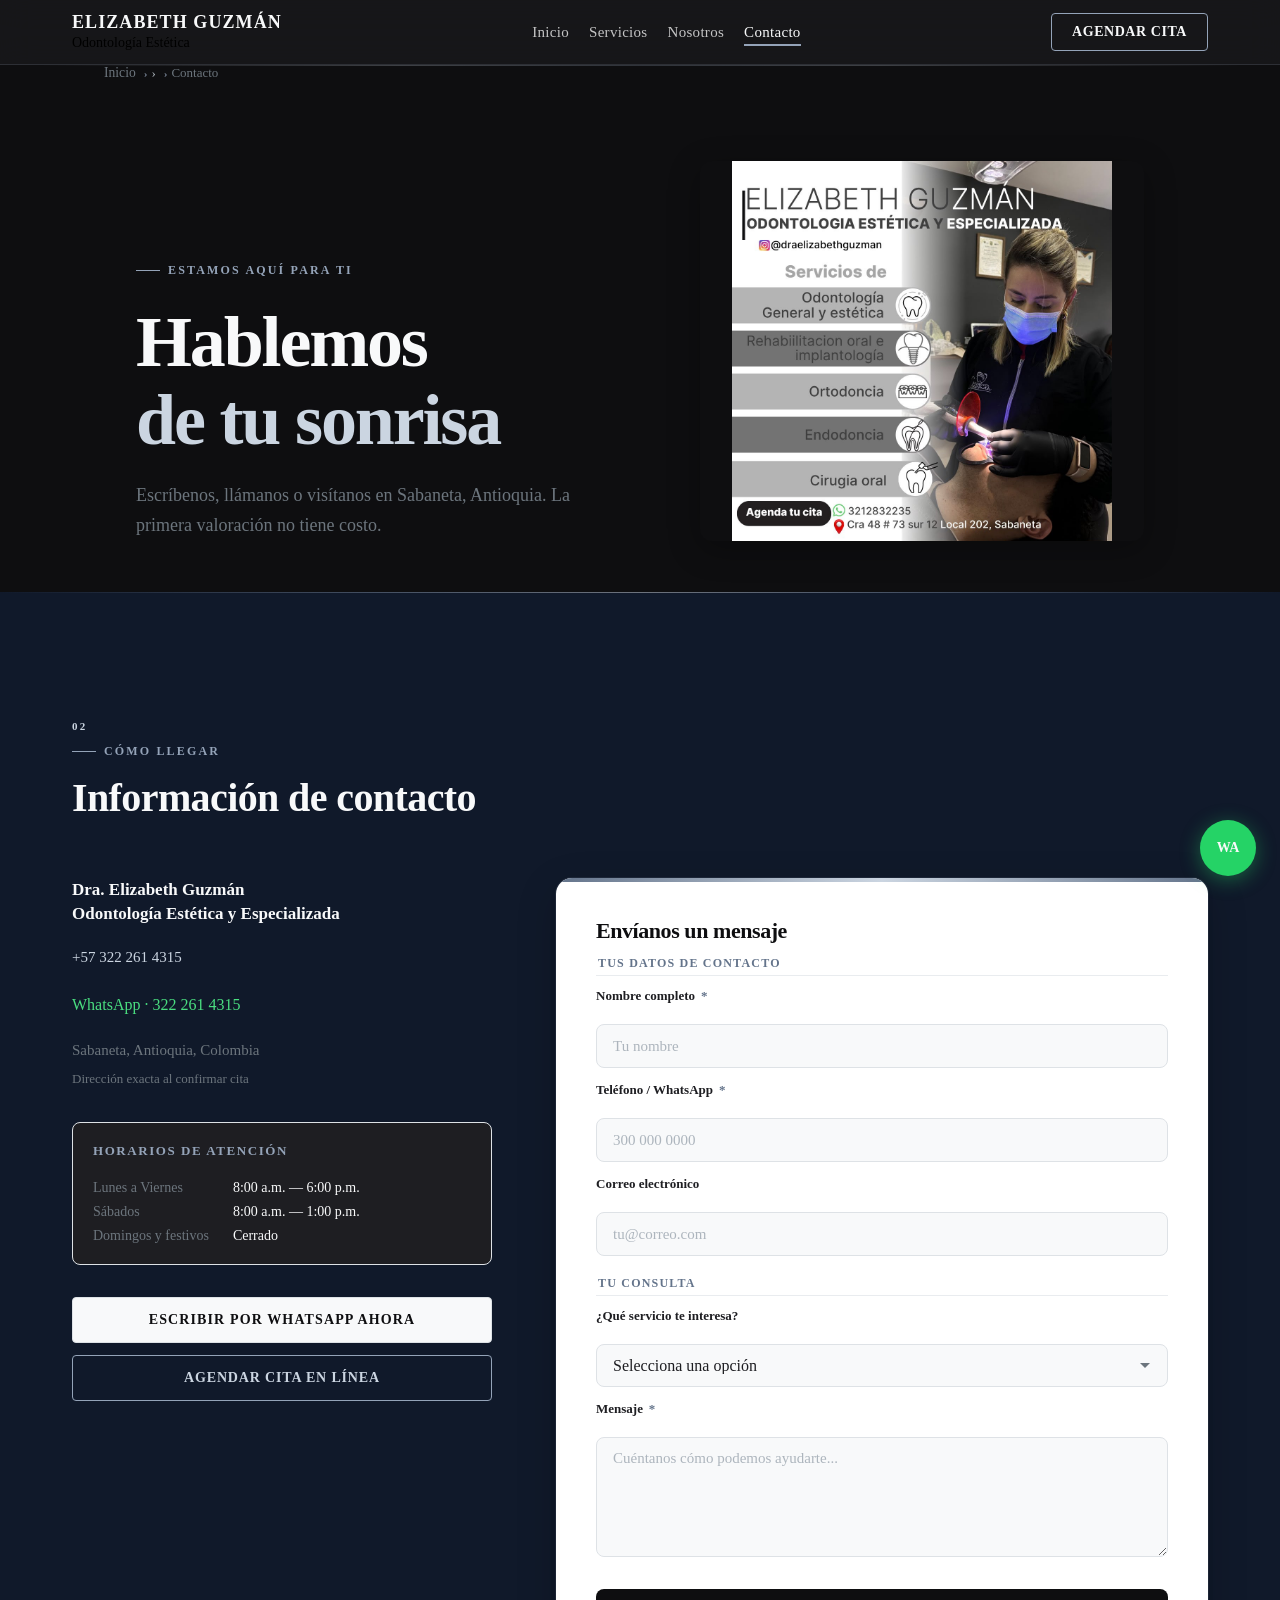
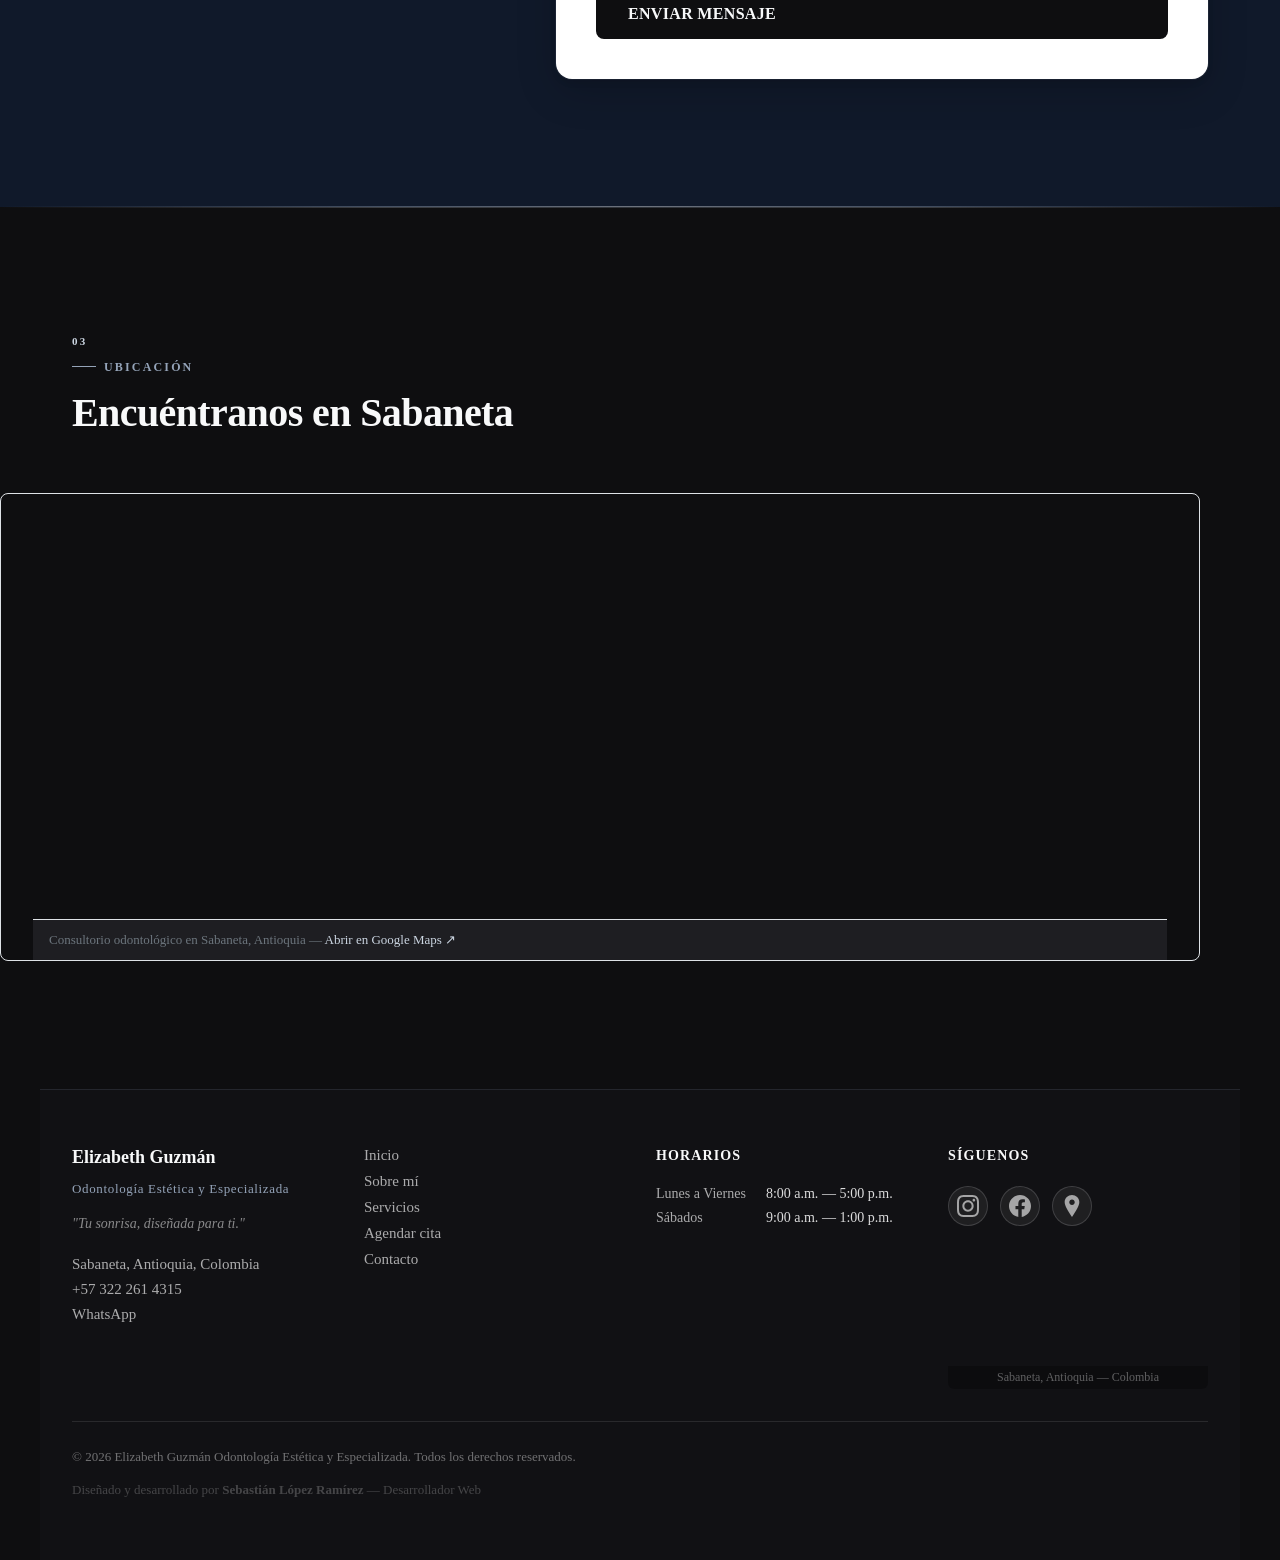
==== contacto.html @ c3cf5213 "feat: sitio web completo Dra. Elizabeth Guzman Odontologia - HTML semantico 100% (cero div, cero spa" ====
<!DOCTYPE html>
<html lang="es" dir="ltr">
<head>
  <meta charset="UTF-8">
  <meta name="viewport" content="width=device-width, initial-scale=1.0">
  <link rel="canonical" href="https://elizabethguzman.com/contacto">

  <title>Contacto | Dra. Elizabeth Guzmán — Odontología Sabaneta</title>
  <meta name="description" content="Contacta al consultorio de la Dra. Elizabeth Guzmán en Sabaneta, Antioquia. Llámanos, escríbenos por WhatsApp o visítanos. Horarios y mapa de ubicación.">

  <!-- Open Graph -->
  <meta property="og:type" content="website">
  <meta property="og:title" content="Contacto — Dra. Elizabeth Guzmán Odontología Sabaneta">
  <meta property="og:description" content="Ubícanos en Sabaneta, Antioquia. Teléfono, WhatsApp, horarios de atención y mapa.">
  <meta property="og:url" content="https://elizabethguzman.com/contacto">
  <meta property="og:image" content="https://elizabethguzman.com/img/og-contacto.jpg">
  <meta property="og:locale" content="es_CO">

  <meta name="twitter:card" content="summary_large_image">
  <meta name="twitter:title" content="Contacto — Dra. Elizabeth Guzmán Odontología Sabaneta">

  <link rel="stylesheet" href="/css/styles.css">

  <!-- Favicon en 3 formatos: SVG (moderno), WebP (compatibilidad), ICO (legado) -->
  <link rel="icon" href="/img/favicon.svg" type="image/svg+xml">
  <link rel="icon" href="/img/favicon.webp" type="image/webp">
  <link rel="icon" href="/img/favicon.ico" sizes="any">

  <!-- ============================================================
       STYLE CRÍTICO INLINE — Above-The-Fold únicamente
       Previene FOUC antes de que styles.css cargue
       ============================================================ -->
  <style>
    body { margin: 0; background-color: #0e0e10; -webkit-font-smoothing: antialiased; }
    body > header { position: sticky; top: 0; z-index: 100; }
    #contacto-hero {
      min-height: 38dvh;
      background-color: #0e0e10;
      display: grid;
      align-items: end;
      padding: 0 clamp(1rem, 5vw, 4rem) clamp(2rem, 4vw, 4rem);
    }
  </style>

  <!-- ============================================================
       JSON-LD — Schema.org ContactPage + LocalBusiness
       Refuerza NAP (Name, Address, Phone) para SEO local
       ============================================================ -->
  <script type="application/ld+json">
  {
    "@context": "https://schema.org",
    "@graph": [
      {
        "@type": ["Dentist", "LocalBusiness"],
        "@id": "https://elizabethguzman.com/#consultorio",
        "name": "Dra. Elizabeth Guzmán Odontología Estética y Especializada",
        "url": "https://elizabethguzman.com",
        "telephone": "+573222614315",
        "email": "consultorio@elizabethguzman.com",
        "address": {
          "@type": "PostalAddress",
          "streetAddress": "Sabaneta",
          "addressLocality": "Sabaneta",
          "addressRegion": "Antioquia",
          "addressCountry": "CO"
        },
        "geo": {
          "@type": "GeoCoordinates",
          "latitude": "6.1513",
          "longitude": "-75.6167"
        },
        "openingHoursSpecification": [
          {
            "@type": "OpeningHoursSpecification",
            "dayOfWeek": ["Monday", "Tuesday", "Wednesday", "Thursday", "Friday"],
            "opens": "08:00",
            "closes": "18:00"
          },
          {
            "@type": "OpeningHoursSpecification",
            "dayOfWeek": "Saturday",
            "opens": "08:00",
            "closes": "13:00"
          }
        ]
      },
      {
        "@type": "BreadcrumbList",
        "itemListElement": [
          {
            "@type": "ListItem",
            "position": 1,
            "name": "Inicio",
            "item": "https://elizabethguzman.com/"
          },
          {
            "@type": "ListItem",
            "position": 2,
            "name": "Contacto",
            "item": "https://elizabethguzman.com/contacto"
          }
        ]
      }
    ]
  }
  </script>
</head>

<body>

<!-- ============================================================
     BLOQUE: Header principal
     Idéntico al de todas las páginas del sitio
     ============================================================ -->
<header role="banner">
  <nav aria-label="Navegación principal">
    <a href="/" class="logo" aria-label="Ir al inicio — Dra. Elizabeth Guzmán Odontología">
      <strong>Elizabeth Guzmán</strong>
      <small>Odontología Estética</small>
    </a>
    <ul role="list">
      <li><a href="/">Inicio</a></li>
      <li><a href="/servicios.html">Servicios</a></li>
      <li><a href="/sobre-nosotros.html">Nosotros</a></li>
      <!-- aria-current="page" en la página activa -->
      <li><a href="/contacto.html" aria-current="page">Contacto</a></li>
    </ul>
    <a href="/agendar.html" class="cta-header">Agendar cita</a>
  </nav>
</header>


<main id="contenido-principal">

  <!-- ============================================================
       BLOQUE: Hero de la página Contacto
       PROPÓSITO: Título + breadcrumb de la página interna
       ============================================================ -->
  <section id="contacto-hero" aria-labelledby="titulo-contacto">

    <!-- Breadcrumb -->
    <nav aria-label="Ruta de navegación" class="breadcrumb">
      <ol role="list">
        <li><a href="/">Inicio</a></li>
        <li aria-hidden="true" class="breadcrumb-sep">›</li>
        <li aria-current="page">Contacto</li>
      </ol>
    </nav>

    <!-- Grid: texto (izq) + foto (der) para el hero de contacto -->
    <article class="hero-sobre-contenido">
      <p class="kicker">Estamos aquí para ti</p>
      <h1 id="titulo-contacto">
        Hablemos<br>
        <mark class="highlight-plata">de tu sonrisa</mark>
      </h1>
      <p class="hero-sobre-descripcion">
        Escríbenos, llámanos o visítanos en Sabaneta, Antioquia.
        La primera valoración no tiene costo.
      </p>
    </article>

    <!-- ============================================
         FOTO HERO CONTACTO
         PROPÓSITO: Mostrar el consultorio real — refuerza confianza
                    y humaniza la página de contacto.
         SEMÁNTICA: <picture> con <img> accesible.
                    loading="eager": está above-the-fold.
         ============================================ -->
    <!-- <picture> para imagen responsiva del consultorio -->
    <picture class="hero-foto-contacto">
      <!-- Fuente JPEG del consultorio de la doctora -->
      <source srcset="/img/dra-elizabeth-consultorio.jpeg" type="image/jpeg">
      <!-- alt describe el entorno real del consultorio para accesibilidad -->
      <img
        src="/img/dra-elizabeth-consultorio.jpeg"
        alt="Interior del consultorio odontológico de la Dra. Elizabeth Guzmán en Sabaneta, Antioquia — ambiente profesional y acogedor"
        width="600"
        height="450"
        loading="eager"
      >
    </picture>

  </section>


  <!-- ============================================================
       BLOQUE: Información de contacto + formulario
       PROPÓSITO: NAP completo + canales de contacto + form rápido
       SEMÁNTICA: <section> con subsecciones <address> y <form>
       ============================================================ -->
  <section id="info-contacto" aria-labelledby="titulo-info-contacto">
    <header class="seccion-header">
      <p class="kicker">Cómo llegar</p>
      <h2 id="titulo-info-contacto">Información de contacto</h2>
    </header>

    <!-- Grid: columna izquierda info, columna derecha formulario -->
    <section class="contacto-grid" aria-label="Detalles de contacto y formulario">

      <!-- ======================================================
           COLUMNA IZQUIERDA: Datos de contacto + horarios
           ====================================================== -->
      <section class="contacto-info-col" aria-label="Datos del consultorio">

        <!-- <address> es el elemento HTML5 correcto para datos de contacto
             de la organización/persona dueña del documento -->
        <address class="contacto-nap">
          <strong class="contacto-nombre-clinica">
            Dra. Elizabeth Guzmán<br>Odontología Estética y Especializada
          </strong>

          <!-- Cada dato en <p> dentro de <address> es HTML5 válido -->
          <p class="contacto-dato">
            <!-- aria-label describe el propósito del enlace más allá del texto visible -->
            <a
              href="tel:+573222614315"
              class="contacto-enlace"
              aria-label="Llamar al consultorio: 322 261 4315"
            >
              +57 322 261 4315
            </a>
          </p>

          <p class="contacto-dato">
            <a
              href="https://wa.me/573222614315?text=Hola%20Dra.%20Elizabeth%2C%20quiero%20información%20sobre%20sus%20servicios"
              class="contacto-enlace contacto-whatsapp"
              target="_blank"
              rel="noopener noreferrer"
              aria-label="Abrir chat de WhatsApp (abre en nueva pestaña)"
            >
              WhatsApp · 322 261 4315
            </a>
          </p>

          <p class="contacto-dato contacto-direccion">
            <!-- Dirección literal — se actualiza cuando se confirme la dirección exacta -->
            Sabaneta, Antioquia, Colombia<br>
            <small>Dirección exacta al confirmar cita</small>
          </p>
        </address>

        <!-- ======================================================
             HORARIOS DE ATENCIÓN en <dl>
             SEMÁNTICA: <dl> para pares clave:valor (día:horario)
             <time datetime=""> para que máquinas lean las horas
             ====================================================== -->
        <section class="contacto-horarios" aria-labelledby="titulo-horarios">
          <h3 id="titulo-horarios" class="horarios-titulo">Horarios de atención</h3>

          <dl class="horarios-lista">
            <!-- <dt> = día(s); <dd> = horario -->
            <dt>Lunes a Viernes</dt>
            <dd>
              <!-- datetime en formato ISO 8601 para que máquinas lo entiendan -->
              <time datetime="08:00">8:00 a.m.</time>
              —
              <time datetime="18:00">6:00 p.m.</time>
            </dd>

            <dt>Sábados</dt>
            <dd>
              <time datetime="08:00">8:00 a.m.</time>
              —
              <time datetime="13:00">1:00 p.m.</time>
            </dd>

            <dt>Domingos y festivos</dt>
            <!-- <dd> puede tener texto informativo, no solo horas -->
            <dd>Cerrado</dd>
          </dl>
        </section>

        <!-- Botón directo a WhatsApp para acción inmediata -->
        <a
          href="https://wa.me/573222614315?text=Hola%20Dra.%20Elizabeth%2C%20quiero%20agendar%20una%20cita"
          class="cta-primario contacto-cta-whatsapp"
          target="_blank"
          rel="noopener noreferrer"
        >Escribir por WhatsApp ahora</a>

        <!-- Botón para agendar en línea -->
        <a href="/agendar.html" class="cta-secundario contacto-cta-agenda">
          Agendar cita en línea
        </a>
      </section>


      <!-- ======================================================
           COLUMNA DERECHA: Formulario de contacto rápido
           PROPÓSITO: Capturar consultas de pacientes potenciales
           SEMÁNTICA: <form> con <fieldset> y <label> por cada campo
           ====================================================== -->
      <section class="contacto-form-col" aria-labelledby="titulo-form-contacto">
        <h3 id="titulo-form-contacto" class="form-titulo">Envíanos un mensaje</h3>

        <!-- action apunta al Web App de Apps Script (mismo que agenda.js) -->
        <!-- method="POST" porque enviamos datos — nunca GET para formularios -->
        <form
          id="form-contacto"
          class="formulario-contacto"
          method="POST"
          action="https://script.google.com/macros/s/TU_URL_DE_APPS_SCRIPT_AQUI/exec"
          novalidate
          aria-label="Formulario de contacto rápido"
        >
          <!-- <fieldset> agrupa campos relacionados — mejora accesibilidad -->
          <fieldset>
            <!-- <legend> describe el grupo de campos para screen readers -->
            <legend>Tus datos de contacto</legend>

            <!-- Cada campo: <label> ANTES del <input> — nunca placeholder como sustituto -->
            <label for="contacto-nombre">
              Nombre completo
              <!-- <abbr> para indicar campo obligatorio de forma accesible -->
              <abbr title="Campo obligatorio" aria-label="obligatorio">*</abbr>
            </label>
            <input
              type="text"
              id="contacto-nombre"
              name="nombre"
              required
              autocomplete="name"
              placeholder="Tu nombre"
              aria-required="true"
            >

            <label for="contacto-tel">
              Teléfono / WhatsApp
              <abbr title="Campo obligatorio" aria-label="obligatorio">*</abbr>
            </label>
            <!-- type="tel" activa teclado numérico en mobile -->
            <input
              type="tel"
              id="contacto-tel"
              name="telefono"
              required
              autocomplete="tel"
              placeholder="300 000 0000"
              aria-required="true"
            >

            <label for="contacto-email">Correo electrónico</label>
            <!-- type="email" valida formato automáticamente -->
            <input
              type="email"
              id="contacto-email"
              name="email"
              autocomplete="email"
              placeholder="tu@correo.com"
            >
          </fieldset>

          <fieldset>
            <legend>Tu consulta</legend>

            <label for="contacto-servicio">¿Qué servicio te interesa?</label>
            <!-- <select> nativo — sin librerías JS de terceros -->
            <select id="contacto-servicio" name="servicio">
              <option value="">Selecciona una opción</option>
              <option value="blanqueamiento">Blanqueamiento dental</option>
              <option value="carillas">Carillas de porcelana</option>
              <option value="diseno-sonrisa">Diseño de sonrisa</option>
              <option value="implantes">Implantes dentales</option>
              <option value="ortodoncia">Ortodoncia</option>
              <option value="limpieza">Limpieza y prevención</option>
              <option value="otro">Otro / No sé aún</option>
            </select>

            <label for="contacto-mensaje">
              Mensaje
              <abbr title="Campo obligatorio" aria-label="obligatorio">*</abbr>
            </label>
            <!-- rows="4" da altura razonable sin JS -->
            <textarea
              id="contacto-mensaje"
              name="mensaje"
              required
              rows="4"
              placeholder="Cuéntanos cómo podemos ayudarte..."
              aria-required="true"
            ></textarea>
          </fieldset>

          <!-- <output> para mensajes de estado del formulario (éxito/error) -->
          <output id="contacto-output" role="status" aria-live="polite" class="form-output"></output>

          <!-- <button type="submit"> es el único elemento correcto para enviar un form -->
          <button type="submit" class="cta-primario form-submit-btn">
            Enviar mensaje
          </button>
        </form>
      </section>
    </section>
  </section>


  <!-- ============================================================
       BLOQUE: Mapa de ubicación
       PROPÓSITO: Ayudar visualmente a ubicar el consultorio
       SEMÁNTICA: <figure> con <figcaption> para el iframe del mapa
       ACCESIBILIDAD: title en iframe + link alternativo
       ============================================================ -->
  <section id="mapa-ubicacion" aria-labelledby="titulo-mapa">
    <header class="seccion-header">
      <p class="kicker">Ubicación</p>
      <h2 id="titulo-mapa">Encuéntranos en Sabaneta</h2>
    </header>

    <!-- <figure> es el contenedor semántico correcto para un mapa con leyenda -->
    <figure class="mapa-figura">
      <!-- iframe de Google Maps embebido
           title es obligatorio para accesibilidad (screen readers lo leen)
           loading="lazy" porque está below the fold
           NOTA: reemplazar src con URL real del consultorio en Google Maps -->
      <iframe
        src="https://www.google.com/maps/embed?pb=!1m18!1m12!1m3!1d15885.123456789!2d-75.6167!3d6.1513!2m3!1f0!2f0!3f0!3m2!1i1024!2i768!4f13.1!3m3!1m2!1s0x0%3A0x0!2sSabaneta%2C+Antioquia!5e0!3m2!1ses!2sco!4v0000000000000"
        title="Mapa de ubicación del consultorio de la Dra. Elizabeth Guzmán en Sabaneta, Antioquia"
        loading="lazy"
        referrerpolicy="no-referrer-when-downgrade"
        allowfullscreen
      ></iframe>

      <!-- <figcaption> describe el mapa para SEO y accesibilidad -->
      <figcaption>
        Consultorio odontológico en Sabaneta, Antioquia —
        <!-- <a> de respaldo: los usuarios pueden abrir en Google Maps directamente -->
        <a
          href="https://maps.google.com/?q=Sabaneta,Antioquia,Colombia"
          target="_blank"
          rel="noopener noreferrer"
          aria-label="Abrir ubicación en Google Maps (nueva pestaña)"
        >Abrir en Google Maps ↗</a>
      </figcaption>
    </figure>
  </section>

</main>


<!-- ============================================================
     BLOQUE: Footer global
     ============================================================ -->
<footer>

  <!-- Identidad del consultorio en el footer -->
  <section aria-labelledby="footer-nombre" class="footer-identidad">
    <h3 id="footer-nombre">Elizabeth Guzmán</h3>
    <p class="footer-tagline">Odontología Estética y Especializada</p>
    <!-- Frase de marca del PDF -->
    <p class="footer-frase"><em>"Tu sonrisa, diseñada para ti."</em></p>

    <!-- <address>: marcado semántico para los datos de contacto del negocio.
         Google entiende que este bloque contiene la información NAP oficial.
         IMPORTANTE: los datos deben ser IDÉNTICOS a los de Google Business Profile. -->
    <address>
      <!-- Enlace al Google Maps: mejora el SEO local y facilita la navegación. -->
      <a href="https://share.google/rlaYavouMHnes4XAD"
         target="_blank"
         rel="noopener noreferrer"
         aria-label="Abrir consultorio en Google Maps">
        Sabaneta, Antioquia, Colombia
      </a>
      <!-- tel: protocolo que permite marcar directamente en móviles al hacer clic -->
      <a href="tel:+573222614315" aria-label="Llamar al consultorio">+57 322 261 4315</a>
      <a href="https://wa.me/573222614315"
         target="_blank"
         rel="noopener noreferrer"
         aria-label="Escribir por WhatsApp">
        WhatsApp
      </a>
    </address>
  </section>

  <!-- Navegación del footer: diferente al nav del header en contenido y aria-label -->
  <nav aria-label="Navegación del pie de página" class="footer-nav">
    <ul>
      <li><a href="/">Inicio</a></li>
      <li><a href="/sobre-nosotros.html">Sobre mí</a></li>
      <li><a href="/servicios.html">Servicios</a></li>
      <li><a href="/agendar.html">Agendar cita</a></li>
      <li><a href="/contacto.html">Contacto</a></li>
    </ul>
  </nav>

  <!-- <aside>: información tangencial al contenido principal (horarios).
       Está en el footer porque es de consulta rápida, no el foco de la página. -->
  <aside aria-label="Horarios de atención" class="footer-horarios">
    <h4>Horarios</h4>
    <!-- <dl>: lista de definición — el marcado más semántico para pares dato/valor
         como "día: hora". <dt> = término, <dd> = descripción/valor. -->
    <dl>
      <dt>Lunes a Viernes</dt>
      <!-- <time datetime="HH:MM"> permite a los motores de búsqueda parsear horarios
           en formato ISO 8601, que es el estándar internacional. -->
      <dd>
        <time datetime="08:00">8:00 a.m.</time> —
        <time datetime="17:00">5:00 p.m.</time>
      </dd>
      <dt>Sábados</dt>
      <dd>
        <time datetime="09:00">9:00 a.m.</time> —
        <time datetime="13:00">1:00 p.m.</time>
      </dd>
    </dl>
    <!-- TODO: reemplaza estos horarios con los reales del consultorio -->
  </aside>


  <!-- ============================================
       BLOQUE: Footer — 4ª columna: Redes sociales + mapa
       PROPÓSITO: Agrupar en una sola columna los íconos sociales y el
                  mapa embebido pequeño. Ocupa el 4° slot del grid del footer.
       SEMÁNTICA: <section> con heading, <ul> para iconos, <figure> para mapa.
       ============================================ -->
  <section aria-labelledby="footer-redes-titulo" class="footer-redes-mapa">

    <!-- Título de columna: estilo coherente con "Horarios" y "Páginas" -->
    <h4 id="footer-redes-titulo">Síguenos</h4>

    <!-- <ul>: lista de enlaces a redes sociales con íconos SVG futuristas -->
    <ul class="redes-sociales" aria-label="Redes sociales del consultorio">

      <!-- Instagram: SVG oficial adaptado, contorno minimalista -->
      <li>
        <a href="https://www.instagram.com/draelizabethguzman/"
           target="_blank"
           rel="noopener noreferrer"
           aria-label="Seguir a Elizabeth Guzmán en Instagram"
           class="red-social red-instagram">
          <svg xmlns="http://www.w3.org/2000/svg" viewBox="0 0 24 24" aria-hidden="true" focusable="false" width="22" height="22" fill="currentColor">
            <path d="M12 2.163c3.204 0 3.584.012 4.85.07 3.252.148 4.771 1.691 4.919 4.919.058 1.265.069 1.645.069 4.849 0 3.205-.012 3.584-.069 4.849-.149 3.225-1.664 4.771-4.919 4.919-1.266.058-1.644.07-4.85.07-3.204 0-3.584-.012-4.849-.07-3.26-.149-4.771-1.699-4.919-4.92-.058-1.265-.07-1.644-.07-4.849 0-3.204.013-3.583.07-4.849.149-3.227 1.664-4.771 4.919-4.919 1.266-.057 1.645-.069 4.849-.069zm0-2.163c-3.259 0-3.667.014-4.947.072-4.358.2-6.78 2.618-6.98 6.98-.059 1.281-.073 1.689-.073 4.948 0 3.259.014 3.668.072 4.948.2 4.358 2.618 6.78 6.98 6.98 1.281.058 1.689.072 4.948.072 3.259 0 3.668-.014 4.948-.072 4.354-.2 6.782-2.618 6.979-6.98.059-1.28.073-1.689.073-4.948 0-3.259-.014-3.667-.072-4.947-.196-4.354-2.617-6.78-6.979-6.98-1.281-.059-1.69-.073-4.949-.073zm0 5.838c-3.403 0-6.162 2.759-6.162 6.162s2.759 6.163 6.162 6.163 6.162-2.759 6.162-6.163c0-3.403-2.759-6.162-6.162-6.162zm0 10.162c-2.209 0-4-1.79-4-4 0-2.209 1.791-4 4-4s4 1.791 4 4c0 2.21-1.791 4-4 4zm6.406-11.845c-.796 0-1.441.645-1.441 1.44s.645 1.44 1.441 1.44c.795 0 1.439-.645 1.439-1.44s-.644-1.44-1.439-1.44z"/>
          </svg>
        </a>
      </li>

      <!-- Facebook: SVG "f" en círculo, minimalista -->
      <li>
        <a href="https://www.facebook.com/profile.php?id=61558841361671"
           target="_blank"
           rel="noopener noreferrer"
           aria-label="Seguir a Elizabeth Guzmán en Facebook"
           class="red-social red-facebook">
          <svg xmlns="http://www.w3.org/2000/svg" viewBox="0 0 24 24" aria-hidden="true" focusable="false" width="22" height="22" fill="currentColor">
            <path d="M24 12.073c0-6.627-5.373-12-12-12s-12 5.373-12 12c0 5.99 4.388 10.954 10.125 11.854v-8.385H7.078v-3.47h3.047V9.43c0-3.007 1.792-4.669 4.533-4.669 1.312 0 2.686.235 2.686.235v2.953H15.83c-1.491 0-1.956.925-1.956 1.874v2.25h3.328l-.532 3.47h-2.796v8.385C19.612 23.027 24 18.062 24 12.073z"/>
          </svg>
        </a>
      </li>

      <!-- Google Maps / Google Business Profile: pin de mapa -->
      <li>
        <a href="https://www.google.com/maps/place/Dra.+Elizabeth+Guzm%C3%A1n+Odontolog%C3%ADa+Est%C3%A9tica+y+Especializada/@6.1531438,-75.620117,799m/data=!3m2!1e3!4b1!4m6!3m5!1s0x8e4683d9082eecb1:0x6577608e1e0fae27!8m2!3d6.1531438!4d-75.620117!16s%2Fg%2F11s2ld_k6q"
           target="_blank"
           rel="noopener noreferrer"
           aria-label="Ver el consultorio en Google Maps"
           class="red-social red-gmb">
          <svg xmlns="http://www.w3.org/2000/svg" viewBox="0 0 24 24" aria-hidden="true" focusable="false" width="22" height="22" fill="currentColor">
            <path d="M12 0C7.802 0 4 3.403 4 7.602 4 11.8 7.469 16.812 12 24c4.531-7.188 8-12.2 8-16.398C20 3.403 16.199 0 12 0zm0 11c-1.657 0-3-1.343-3-3s1.343-3 3-3 3 1.343 3 3-1.343 3-3 3z"/>
          </svg>
        </a>
      </li>

    </ul>

    <!-- <figure>: mapa embebido pequeño con leyenda accesible.
         <figure> es el envoltorio semántico correcto para contenido
         autocontenido como mapas, imágenes, gráficos. -->
    <figure class="footer-mapa-figura">
      <!-- <iframe> con loading="lazy" para no bloquear el render inicial.
           referrerpolicy evita filtrar la URL de referencia a Google Maps. -->
      <iframe
        src="https://maps.google.com/maps?q=6.1531438,-75.620117&z=16&output=embed"
        width="100%"
        height="120"
        loading="lazy"
        allowfullscreen=""
        referrerpolicy="no-referrer-when-downgrade"
        title="Ubicación del consultorio en Sabaneta, Antioquia">
      </iframe>
      <!-- <figcaption>: descripción textual del mapa, útil para accesibilidad y SEO -->
      <figcaption>Sabaneta, Antioquia — Colombia</figcaption>
    </figure>

  </section>

  <!-- Franja inferior de cierre: copyright y crédito del desarrollador.
       Ocupa la fila completa del grid del footer gracias a grid-column: 1/-1 en CSS. -->
  <section aria-label="Copyright y créditos" class="footer-bottom">

    <!-- Copyright y crédito del desarrollador -->
    <section aria-label="Copyright" class="footer-copy">
      <p>
        <small>
          ©&nbsp;<time datetime="2026">2026</time>
          Elizabeth Guzmán Odontología Estética y Especializada.
          Todos los derechos reservados.
        </small>
      </p>
      <p class="footer-credito">
        <small>Diseñado y desarrollado por
          <strong>Sebastián López Ramírez</strong> — Desarrollador Web
        </small>
      </p>
    </section>

  </section>
</footer>

<!-- JS para el formulario de contacto rápido -->
<!-- defer: el script se ejecuta después de parsear el HTML, sin bloquear render -->
<script src="/js/contacto.js" defer></script>

<!-- AUDITORÍA: div=0, span=0, style_inline=0 (solo <style> crítico ATF justificado) -->


<a href="https://wa.me/573222614315?text=Hola%2C%20quisiera%20agendar%20una%20valoraci%C3%B3n%20odontol%C3%B3gica%20con%20la%20Dra.%20Elizabeth"
   class="whatsapp-flotante"
   target="_blank"
   rel="noopener noreferrer"
   aria-label="Agendar cita por WhatsApp con la Dra. Elizabeth Guzmán">
  <!-- El ícono de WhatsApp lo dibujamos puramente con CSS usando un SVG inline en content.
       Esto evita cargar una imagen externa (HTTP request extra) y mantiene el botón
       ligero. El texto "WA" es el fallback accesible si el CSS falla. -->
  <abbr title="WhatsApp" aria-hidden="true">WA</abbr>
</a>

</body>
</html>
---- css/styles.css ----
/*
 * ARCHIVO: /css/styles.css
 * PROYECTO: Elizabeth Guzmán Odontología Estética y Especializada
 * PROPÓSITO: Hoja de estilos principal del sitio web.
 *            Organizada en bloques semánticos que reflejan la estructura del HTML.
 *            El CSS crítico above-the-fold está en el <style> inline del <head>.
 * METODOLOGÍA:
 *   - CSS Grid y Flexbox directo sobre etiquetas semánticas (sin wrappers div)
 *   - Variables CSS en :root para consistencia (Design Tokens)
 *   - Tipografía fluida con clamp() (sin media queries para escalado)
 *   - Container queries donde aplica, media queries solo como respaldo
 *   - Cero dependencias externas: sin Google Fonts, sin frameworks
 * FECHA: 2026-09-21
 */


/* ============================================
   BLOQUE 1: Reset y Base
   PROPÓSITO: Eliminar inconsistencias entre navegadores.
   Por qué no usar un reset completo: un reset agresivo (como normalize.css)
   añade peso. Solo reseteamos lo que realmente varía entre navegadores.
   ============================================ */

/* Elementos de bloque que en HTML tienen margin/padding por defecto.
   Los reseteamos para tener control total desde cero. */
/* html: overflow-x hidden previene el scroll horizontal causado por elementos
   que exceden el ancho del viewport (grids con gaps, imágenes, etc.) */
html {
  /* Previene scroll horizontal en todos los navegadores */
  overflow-x: hidden;
}

/* box-sizing: border-box en todos los elementos.
   Hace que padding y border se incluyan DENTRO del width declarado.
   Sin esto, padding-inline en elementos full-width causa overflow. */
*,
*::before,
*::after {
  box-sizing: border-box;
}

h1, h2, h3, h4, h5, h6,
p, blockquote, figure, figcaption,
ul, ol, li, dl, dt, dd,
address, details, summary {
  margin: 0;
  padding: 0;
}

/* <ul> y <ol> en navegación no deben mostrar bullets.
   Solo los reseteamos cuando están en <nav>; las listas de contenido
   sí mantienen sus estilos por defecto y los personalizamos más abajo. */
nav ul, nav ol {
  list-style: none;
}

/* Imágenes: max-width 100% evita que desborden su contenedor.
   display block elimina el espacio vacío debajo (herencia inline). */
img, picture, figure {
  max-width: 100%;
  display: block;
}

/* <a>: hereda el color del padre para que podamos controlarlo por contexto,
   no por selector universal de links. */
a {
  color: inherit;
  text-decoration: none;
}

/* <button>: reseteamos apariencia del sistema operativo.
   appearance none elimina el estilo nativo (borde biselado, etc.) */
button {
  appearance: none;
  background: none;
  border: none;
  cursor: pointer;
  font: inherit;
}

/* <summary>: elimina el marcador nativo del acordeón en todos los navegadores.
   En Firefox usa list-style. En Chrome/Safari usa ::webkit-details-marker. */
summary {
  list-style: none;
  cursor: pointer;
}
summary::-webkit-details-marker {
  display: none;
}

/* <mark>: por defecto tiene fondo amarillo. Lo reseteamos para que
   cada sección pueda estilizarlo como necesite. */
mark {
  background: none;
  color: inherit;
}


/* ============================================
   BLOQUE 2: Variables de diseño (Design Tokens)
   PROPÓSITO: Sistema de diseño centralizado — ÚNICA FUENTE DE VERDAD.
   TODAS las variables están aquí (no en el inline del HTML) para que
   TODOS los archivos HTML las hereden al cargar styles.css.
   
   NUEVA PALETA 2024: de negro/blanco puro a zinc-900/zinc-50.
   Más moderna, menos agresiva, ojos más descansados.
   ============================================ */

:root {
  /* ====================================================
     PALETA 2025: NEGRO / PLATA / BLANCO
     Clínica dental premium — limpieza, precisión, confianza.
     Referencia: Apple, Porsche, clínicas estéticas de lujo.
     
     NEGRO puro para fondos oscuros (hero, CTA, footer).
     PLATA/PLATINO como acento — reemplaza el dorado.
       Plata = frialdad clínica, precisión quirúrgica, modernidad.
     BLANCO para secciones de contenido — limpieza visual total.
  ==================================================== */

  /* Negro profundo: ligeramente más cálido que #000 puro.
     Evita el contraste agresivo y se ve más sofisticado. */
  --c-negro:       #0e0e10;

  /* Blanco clínico: zinc-50 — no deslumbra, muy levemente grisáceo */
  --c-blanco:      #f8f9fa;

  /* Superficie de sección: un grado más frío que el blanco — separa visualmente */
  --c-azul-marino: #10192A;      /* azul marino oscuro — secciones alternas */
  --c-beige:       #10192A;      /* alias → apunta al azul marino */

  /* Borde y separador claro: zinc-200 con tinte frío */
  --c-gris-claro:  #dee2e6;

  /* Texto secundario: gris medio con tinte azul-frío — profesional */
  --c-gris-texto:  #6c757d;

  /* Borde de inputs: zinc-400 */
  --c-gris-borde:  #adb5bd;

  /* ---- PLATINO / PLATA ----
     Reemplaza el dorado. Plata = clínica dental moderna, precisión.
     --c-plata:       acento principal (textos destacados, bordes activos)
     --c-plata-claro: para bordes sutiles, separadores
     --c-plata-brillo: para highlights, iconos, numeración decorativa */
  --c-plata:       #94a3b8; /* slate-400 — plata fría y sofisticada */
  --c-plata-hover: #64748b; /* slate-500 — más oscuro para hover */
  --c-plata-claro: #cbd5e1; /* slate-300 — bordes y separadores */
  --c-plata-brillo:#e2e8f0; /* slate-200 — superficies muy sutiles */

  /* Borde oscuro: para separar secciones en fondos oscuros */
  --c-borde-oscuro: #1e1e22;

  /* ---- ALIASES DE COMPATIBILIDAD ----
     El CSS antiguo usaba --c-dorado / --dorado / --negro / etc.
     Los alias garantizan que todo el código anterior siga funcionando
     sin reescribir cada línea. Estrategia de migración gradual. */
  --c-dorado:       var(--c-plata);       /* reemplazado por plata */
  --c-dorado-hover: var(--c-plata-hover); /* reemplazado por plata hover */
  --negro:          var(--c-negro);
  --blanco:         var(--c-blanco);
  --dorado:         var(--c-plata);       /* alias antiguo → plata */
  --gris-claro:     var(--c-gris-claro);
  --azul-marino:    var(--c-azul-marino);
  --gris-oscuro:    var(--c-gris-texto);
  --dorado-oscuro:  var(--c-plata-hover);

  /* ---- ALIASES DE ESPACIO ---- */
  --espacio-xs: var(--gap-xs);
  --espacio-sm: var(--gap-s);
  --espacio-md: var(--gap-m);
  --espacio-lg: var(--gap-l);
  --espacio-xl: var(--gap-xl);

  /* ---- TIPOGRAFÍA ----
     System UI — cero descarga, velocidad máxima.
     Cada SO usa su mejor fuente nativa. */
  --font-base: system-ui, -apple-system, "Segoe UI", Roboto, sans-serif;

  /* ---- ESPACIADO ---- */
  --gap-xs:  clamp(0.25rem, 0.8vw,  0.5rem);
  --gap-s:   clamp(0.5rem,  1.2vw,  0.75rem);
  --gap-m:   clamp(0.75rem, 2vw,    1.25rem);
  --gap-l:   clamp(1.25rem, 3vw,    2rem);
  --gap-xl:  clamp(2rem,    4.5vw,  3.5rem);
  --gap-2xl: clamp(2.5rem,  5.5vw,  4.5rem);

  /* ---- LAYOUT ---- */
  --max-width: 1200px;

  /* Radios más pequeños = más arquitectónico/limpio */
  --radius-s: 4px;
  --radius-m: 8px;
  --radius-l: 14px;

  --trans-base: 0.2s ease;

  /* Sombras: más frías (tinte azul-negro) para look platinum */
  --shadow-s: 0 1px 3px rgba(0, 0, 0, 0.08);
  --shadow-m: 0 4px 16px rgba(0, 0, 0, 0.1);
  --shadow-l: 0 8px 32px rgba(0, 0, 0, 0.14);
  --shadow-plata: 0 4px 20px rgba(148, 163, 184, 0.2); /* brillo platino */
}


/* ============================================
   BLOQUE 3: Tipografía y jerarquía visual
   PROPÓSITO: Definir la escala tipográfica global del sitio.
   Usamos clamp() para tipografía fluida:
   clamp(min, escala-viewport, max)
   Beneficio: la tipografía crece y achica suavemente SIN media queries.
   Esto reduce el CSS y mejora el mantenimiento.
   ============================================ */

/* Escala tipográfica fluida:
   Los valores de font-size crecen linealmente entre móvil y desktop.
   La fórmula "Xvw" es el valor que hace la transición suave. */
h1 {
  /* H1: el más grande. En mobile ~28px, en desktop ~52px */
  font-size: clamp(1.75rem, 4vw + 1rem, 3.25rem);
  font-weight: 700;
  line-height: 1.15; /* line-height reducido para headings grandes: mejora lectura */
  letter-spacing: -0.02em; /* tracking negativo sutil en headings grandes = tipografía editorial */
}

h2 {
  /* H2: jerarquía de sección. Mobile ~22px, desktop ~40px */
  font-size: clamp(1.375rem, 3vw + 0.5rem, 2.5rem);
  font-weight: 700;
  line-height: 1.2;
  letter-spacing: -0.015em;
}

h3 {
  /* H3: jerarquía de subsección. Mobile ~18px, desktop ~24px */
  font-size: clamp(1.125rem, 1.5vw + 0.5rem, 1.5rem);
  font-weight: 600;
  line-height: 1.3;
}

h4 {
  font-size: clamp(1rem, 1vw + 0.5rem, 1.25rem);
  font-weight: 600;
  line-height: 1.4;
}

/* <p>: párrafos. Mobile ~15px, desktop ~17px */
p {
  font-size: clamp(0.9375rem, 0.5vw + 0.75rem, 1.0625rem);
  line-height: 1.7; /* line-height generoso para párrafos de lectura */
  color: var(--c-gris-texto);
}

/* Texto pequeño: para kickers, labels, metadatos */
small, .kicker, figcaption, cite {
  font-size: clamp(0.75rem, 0.5vw + 0.5rem, 0.875rem);
}


/* ============================================
   BLOQUE 4: Layout global
   PROPÓSITO: Estructura base de todas las secciones del sitio.
   Todas las <section> usan el mismo contenedor centrado para consistencia.
   ============================================ */

/* ============================================================
   LAYOUT BASE DE SECCIONES — PATRÓN CLÍNICA PREMIUM
   
   Cada <section> es una "habitación" del sitio.
   Separación: borde superior plateado + fondo alternado.
   Todas las secciones de contenido son CLARAS (blanco/gris).
   Solo hero, CTA final y footer son OSCUROS.
   
   Esta consistencia da la sensación de limpieza y organización
   que busca una clínica dental de alto nivel.
============================================================ */

/* ============================================================
   SECCIONES — Full-width backgrounds dramáticos
   Cada sección ocupa el 100% del viewport en anchura.
   El contenido se centra dentro con un wrapper implícito.
   Padding generoso = efecto "habitación" separada.
   ============================================================ */
main > section {
  /* Full-width: el fondo de color cubre toda la pantalla */
  width: 100%;
  max-width: 100%;
  margin-inline: 0;
  /* Padding vertical AMPLIO — las secciones son "habitaciones" distintas */
  padding-block: clamp(5rem, 10vw, 8rem);
  /* Sin padding horizontal — lo maneja cada elemento hijo */
  padding-inline: 0;
  /* Posición relativa para el pseudo-elemento divisor */
  position: relative;
}

/* Todo hijo directo de section se centra y tiene padding lateral */
main > section > *:not(style):not(script) {
  max-width: var(--max-width);
  margin-inline: auto;
  padding-inline: var(--gap-l);
  box-sizing: border-box;
}

/* ============================================================
   SECCIONES PARES — Azul marino #10192A
   Contraste dramático con las secciones impares (#0e0e10 negro).
   El cambio de color completo a lo ancho de la pantalla es lo que
   crea la sensación de "nueva habitación" sin necesidad de líneas.
   ============================================================ */
main > section:nth-child(even) {
  /* Azul marino oscuro: diferente del negro pero igual de serio */
  background-color: var(--c-azul-marino);
  /* Texto blanco: todo el contenido de secciones pares es claro */
  color: var(--c-blanco);
}

/* Divisor superior de secciones pares: línea plateada con gradiente
   que aparece y desaparece — efecto sofisticado sin HTML extra */
main > section:nth-child(even)::before {
  content: '';
  position: absolute;
  top: 0;
  left: 0;
  right: 0;
  height: 1px;
  /* Gradiente: invisible → plata → invisible (efecto halo) */
  background: linear-gradient(
    90deg,
    transparent 0%,
    var(--c-plata) 30%,
    var(--c-blanco) 50%,
    var(--c-plata) 70%,
    transparent 100%
  );
  opacity: 0.4;
}

/* Divisor inferior de secciones pares (mismo efecto) */
main > section:nth-child(even)::after {
  content: '';
  position: absolute;
  bottom: 0;
  left: 0;
  right: 0;
  height: 1px;
  background: linear-gradient(
    90deg,
    transparent 0%,
    var(--c-plata) 30%,
    var(--c-blanco) 50%,
    var(--c-plata) 70%,
    transparent 100%
  );
  opacity: 0.4;
}

/* Heredar los estilos de centrado del bloque main > section > * (ya definido arriba) */

/* ============================================================
   SECCIONES IMPARES — Negro profundo #0e0e10
   El fondo por defecto de body ya es negro.
   Solo necesitamos declararlo explícitamente para asegurar la
   alternancia y añadir el divisor superior.
   ============================================================ */
/* Secciones impares con fondo negro.
   EXCLUIDAS: #inicio (hero), #cta-final (CTA), #primera-consulta y #preguntas-frecuentes
   (estas dos son impares por posición pero tienen fondo blanco por diseño) */
main > section:nth-child(odd):not(#inicio):not(#cta-final) {
  background-color: var(--c-negro);
  color: var(--c-blanco);
}

/* Divisor superior de secciones impares (mismo gradiente plata) */
/* Divisor superior: solo en secciones impares oscuras (no en las blancas) */
main > section:nth-child(odd):not(#inicio):not(#cta-final)::before {
  content: '';
  position: absolute;
  top: 0;
  left: 0;
  right: 0;
  height: 1px;
  background: linear-gradient(
    90deg,
    transparent 0%,
    var(--c-plata-claro) 30%,
    var(--c-plata) 50%,
    var(--c-plata-claro) 70%,
    transparent 100%
  );
  opacity: 0.25;
}

/* ---- NUMERACIÓN DECORATIVA DE SECCIONES ----
   Cada sección de contenido (no hero, no CTA) muestra un número
   en el .seccion-header::before: 01 / 02 / 03 / 04 / 05
   Esto es el "futurismo" que diferencia de un diseño básico.
   Se hace con CSS counters — cero cambios en el HTML. */
main {
  counter-reset: seccion-idx;
}

/* Incrementar solo en secciones de contenido (no hero ni CTA) */
main > section:not(#inicio):not(#cta-final) {
  counter-increment: seccion-idx;
}

/* .seccion-header: el encabezado de sección ya tiene .kicker + h2.
   Añadimos ::before para la numeración: 01, 02, 03...
   position relative en .seccion-header para poder anclar el número. */
main > section:not(#inicio):not(#cta-final) .seccion-header {
  position: relative;
}

main > section:not(#inicio):not(#cta-final) .seccion-header::before {
  /* Número decorativo: "01", "02", "03"... en platino muy tenue */
  content: "0" counter(seccion-idx);
  display: block;
  font-size: 0.6875rem;         /* pequeño pero legible */
  font-weight: 600;
  letter-spacing: 0.2em;        /* spacing amplio = look premium */
  text-transform: uppercase;
  color: var(--c-plata-claro);  /* platino muy claro — sutil, no protagonista */
  margin-bottom: 0.375rem;      /* separación del kicker */
  font-variant-numeric: tabular-nums; /* números de ancho fijo */
}


/* ============================================
   BLOQUE 5: Header y Navegación
   PROPÓSITO: Estilar la barra de navegación superior (sticky, glass effect).
              El CSS crítico inline ya define sticky + z-index para evitar CLS.
              Aquí añadimos el glass effect, colores y layout interno.
   ============================================ */

/* body > header: la barra de navegación principal del sitio.
   Se escopa a `body > header` para que NO afecte a los <header class="seccion-header">
   que están dentro de cada <section> — esos deben heredar el fondo de su sección.
   backdrop-filter: blur() crea el efecto "vidrio esmerilado" de Linear/Vercel/Notion. */
body > header {
  /* Glass effect: zinc-900 al 88% — deja ver el contenido que pasa debajo */
  background-color: rgba(24, 24, 27, 0.88);
  backdrop-filter: blur(16px);
  -webkit-backdrop-filter: blur(16px); /* Safari necesita prefijo webkit */

  /* Borde inferior sutil: apenas visible, separa sin cortar bruscamente */
  border-bottom: 1px solid rgba(148, 163, 184, 0.18);
}

/* <nav>: layout Flexbox con logo a la izquierda, links al centro, CTA a la derecha.
   align-items center: alinea verticalmente todos los elementos. */
body > header > nav {
  display: flex;
  align-items: center;
  justify-content: space-between;
  gap: var(--gap-m);
  padding-block: var(--gap-s);
  padding-inline: var(--gap-l);
  max-width: var(--max-width);
  margin-inline: auto;
}

/* Logo tipográfico: Flexbox vertical para apilar nombre y subtítulo.
   El <a> actúa como contenedor del logo. */
.logo {
  display: flex;
  flex-direction: column;
  gap: 0.1rem;
  line-height: 1.2;
  flex-shrink: 0; /* evita que el logo se comprima cuando el nav se estrecha */
}

/* Nombre principal del logo: blanco puro — limpio y preciso */
.logo strong {
  font-size: clamp(0.875rem, 1.5vw, 1.125rem);
  font-weight: 700;
  color: var(--c-blanco);
  letter-spacing: 0.06em; /* más tracking = look más arquitectónico */
  text-transform: uppercase; /* mayúsculas = autoridad médica */
}

/* Subtítulo del logo: texto más pequeño y gris claro */
.logo em {
  font-size: clamp(0.625rem, 0.8vw, 0.75rem);
  font-style: normal; /* em sin cursiva: solo queremos el énfasis semántico */
  color: rgba(255, 255, 255, 0.6);
  letter-spacing: 0.05em;
}

/* Lista de links: Flexbox horizontal con gap uniforme */
body > header nav > ul {
  display: flex;
  gap: var(--gap-m);
  align-items: center;
}

/* Links del nav: color blanco semitransparente para elegancia sobre fondo negro.
   Hover: blanco opaco + borde dorado inferior = indicador de estado claro. */
body > header nav > ul a {
  color: rgba(255, 255, 255, 0.75);
  font-size: 0.9375rem;
  font-weight: 500;
  letter-spacing: 0.02em;
  padding-block: 0.25rem;
  /* border-bottom transparente por defecto: ocupa espacio pero es invisible.
     Así, al hacer hover, el borde dorado aparece sin mover el texto. */
  border-bottom: 2px solid transparent;
  transition: color var(--trans-base), border-color var(--trans-base);
}

body > header nav > ul a:hover,
body > header nav > ul a[aria-current="page"] {
  color: var(--c-blanco);
  border-bottom-color: var(--c-dorado);
}

/* CTA del header: ghost platino — elegante sobre header oscuro */
.cta-header {
  background-color: transparent;
  border: 1px solid var(--c-plata);
  color: var(--c-blanco) !important; /* !important porque hereda color del nav */
  font-size: 0.875rem;
  font-weight: 700;
  letter-spacing: 0.04em;
  text-transform: uppercase;
  padding: 0.625rem 1.25rem;
  border-radius: var(--radius-s);
  white-space: nowrap;
  transition: background-color var(--trans-base), box-shadow var(--trans-base);
  flex-shrink: 0;
}

.cta-header:hover {
  background-color: var(--c-plata);
  color: var(--c-negro) !important;
  box-shadow: var(--shadow-plata);
}

/* Botón hamburguesa (mobile): inicialmente oculto en desktop.
   Las 3 líneas se crean con box-shadow sobre el elemento y ::before/::after. */
.nav-toggle {
  display: none; /* oculto en desktop */
  width: 2rem;
  height: 1.5rem;
  position: relative;
  flex-shrink: 0;
}

/* Línea central del hamburguesa */
.nav-toggle::before,
.nav-toggle::after {
  content: '';
  position: absolute;
  left: 0;
  width: 100%;
  height: 2px;
  background-color: var(--c-blanco);
  border-radius: 2px;
  transition: transform var(--trans-base), opacity var(--trans-base);
}

/* Línea superior */
.nav-toggle::before { top: 0; }

/* Línea inferior */
.nav-toggle::after { bottom: 0; }

/* Línea del medio con box-shadow */
.nav-toggle {
  border-top: 2px solid var(--c-blanco);
}


/* ============================================
   BLOQUE: Hero #inicio — Overrides de layout
   PROPÓSITO: El hero tiene su propio padding/alineación.
   La regla general `main > section` añade padding-block grande
   que empujaría el contenido demasiado hacia abajo.
   Aquí lo reseteamos para que el contenido suba cerca del nav.
   ============================================ */

/* Quitar el padding-block general — el hero no es una "habitación" normal,
   es la pantalla completa y el alineado lo hace el grid con align-items. */
#inicio {
  /* Sin padding vertical añadido — el CSS crítico ya maneja el layout */
  padding-block: 0;

  /* align-items: start hace que el contenido empiece desde arriba,
     cerca de la barra de navegación, sin ese espacio vacío enorme */
  align-items: start;

  /* Compensar el alto del nav (~70px) para que el contenido
     quede justo debajo del header y no detrás de él */
  padding-block-start: clamp(2rem, 5vw, 3.5rem);
}

/* ============================================
   BLOQUE 6: Hero — Primera pantalla
   PROPÓSITO: Estilar la sección hero. El layout grid y min-height
              ya están en el CSS crítico. Aquí estilamaos el contenido interno.
   ============================================ */

/* <figure class="hero-logo">: contenedor del logo en el hero.
   display block: la figure es bloque por defecto, aquí lo explicitamos.
   margin-bottom: separa el logo del kicker que viene debajo.
   No usamos max-width en el img sino en la figure para que el constraint
   aplique al contenedor y el img hereda con width: 100%. */
.hero-logo {
  /* Sin fondo extra: el logo ya tiene fondo oscuro integrado en el PNG.
     Lo que se ve es el PNG transparente sobre el fondo #18181b del hero. */
  margin-bottom: var(--gap-m);

  /* max-width: limita el logo a un ancho elegante — no ocupa toda la columna.
     En mobile se reduce más. */
  max-width: 260px;
}

/* <img> dentro de figure: ancho fluido que respeta el max-width del padre.
   height auto: mantiene la proporción original del logo. */
.hero-logo img {
  /* width 100% del contenedor (.hero-logo con max-width 260px) */
  width: 100%;
  height: auto;

  /* display block: elimina el espacio inferior que añaden los inline images
     (los navegadores tratan las imágenes inline como texto con descender). */
  display: block;
}

/* Mobile: logo más pequeño para no competir con el h1 */
@media (max-width: 768px) {
  .hero-logo {
    /* En móvil el hero es una columna — centramos el logo */
    max-width: 200px;
    margin-inline: auto; /* centra horizontalmente */
    margin-bottom: var(--gap-s);
  }
}

/* Kicker: etiqueta de contexto pequeña sobre el h1/h2.
   Platino frío + uppercase + tracking amplio = look médico premium.
   Antes dorado = joyería. Ahora platino = clínica de precisión. */
.kicker {
  display: inline-flex;
  align-items: center;
  gap: 0.5rem;
  color: var(--c-plata);      /* platino — acento frío y profesional */
  font-size: 0.75rem;
  font-weight: 600;
  letter-spacing: 0.18em;     /* tracking amplio = look arquitectónico */
  text-transform: uppercase;
  margin-bottom: var(--gap-s);
}

/* Línea corta antes del kicker: "— Texto" en forma visual */
.kicker::before {
  content: '';
  display: inline-block;
  width: 24px;
  height: 1px;
  background-color: var(--c-plata);
  flex-shrink: 0;
}

/* H1 del hero: blanco sobre negro */
#inicio h1 {
  color: var(--c-blanco);
  margin-bottom: var(--gap-m);
}

/* <mark> en el H1: color dorado. Sin fondo (ya reseteado en Bloque 1). */
#inicio h1 mark {
  color: var(--c-dorado);
}

/* Párrafo descriptivo del hero */
.hero-descripcion {
  color: rgba(255, 255, 255, 0.72);
  font-size: clamp(1rem, 1.5vw + 0.5rem, 1.125rem);
  line-height: 1.8;
  margin-bottom: var(--gap-m);
  max-width: 52ch; /* ch = ancho del carácter "0". 52-60ch = longitud óptima de lectura */
}

/* Badges de confianza: lista horizontal con separadores "·" entre items.
   Usamos flexbox sobre la <ul> directamente, sin necesitar un div wrapper. */
.badges-confianza {
  display: flex;
  flex-wrap: wrap;
  gap: var(--gap-s);
  list-style: none;
  margin-bottom: var(--gap-l);
}

/* Cada badge: píldora semi-transparente */
.badges-confianza li {
  color: rgba(255, 255, 255, 0.65);
  font-size: 0.875rem;
  font-weight: 500;
  /* Separador "·" entre items usando ::before, sin necesitar un span */
  padding-left: var(--gap-s);
  border-left: 1px solid rgba(148, 163, 184, 0.4);
}

/* El primer badge no necesita separador */
.badges-confianza li:first-child {
  padding-left: 0;
  border-left: none;
}

/* Grupo de botones CTA */
.grupo-cta {
  display: flex;
  flex-wrap: wrap;
  gap: var(--gap-s);
  align-items: center;
}

/* CTA primario: negro sólido con borde platino — look clínica premium.
   Antes era dorado (look joyería 2015). Ahora: negro + platino = precisión quirúrgica.
   Contraste: blanco sobre negro = WCAG AAA.
   El borde platino lo diferencia del fondo oscuro del hero. */
.cta-primario {
  display: inline-flex;
  align-items: center;
  gap: 0.5rem;
  background-color: var(--c-blanco);     /* blanco puro */
  color: var(--c-negro);                 /* negro sobre blanco: máximo contraste */
  border: 1.5px solid var(--c-gris-claro); /* borde zinc sutil */
  font-weight: 700;
  font-size: 0.875rem;
  letter-spacing: 0.08em;
  text-transform: uppercase;
  padding: 0.875rem 2rem;
  border-radius: var(--radius-s);
  transition: background-color var(--trans-base), border-color var(--trans-base),
              box-shadow var(--trans-base), transform var(--trans-base);
  white-space: nowrap;
}

.cta-primario:hover {
  background-color: var(--c-plata-brillo);   /* hover: platino muy claro */
  border-color: var(--c-plata);              /* borde plata al hover */
  box-shadow: var(--shadow-plata);
  transform: translateY(-1px);
}

/* Variante grande del CTA primario: para el CTA final de la página */
.cta-grande {
  padding: 1.125rem 2.5rem;
  font-size: 1rem;
}

/* CTA secundario: ghost button platino — elegante sobre fondo oscuro.
   Sin relleno — solo borde platino y texto. Hover: borde se ilumina. */
.cta-secundario {
  display: inline-flex;
  align-items: center;
  color: var(--c-plata-claro);          /* texto platino sobre oscuro */
  font-weight: 600;
  font-size: 0.875rem;
  letter-spacing: 0.06em;
  text-transform: uppercase;
  padding: 0.875rem 1.5rem;
  border: 1.5px solid var(--c-plata);   /* borde platino visible */
  border-radius: var(--radius-s);
  transition: border-color var(--trans-base), color var(--trans-base),
              background-color var(--trans-base);
  white-space: nowrap;
}

.cta-secundario:hover {
  border-color: var(--c-blanco);
  color: var(--c-blanco);
  background-color: rgba(255, 255, 255, 0.06); /* sutil fill al hover */
}

/* Figura del hero: la foto de la Dra. */
.hero-figura {
  position: relative;
  align-self: end; /* alinea la figura al fondo del grid cell */
}

/* Imagen del hero: 100% del ancho del grid cell, con objeto fit */
.hero-figura img {
  width: 100%;
  height: auto;
  /* object-fit cover: la imagen llena el contenedor sin deformarse.
     Solo aplica si le damos height fija al contenedor. */
  border-radius: var(--radius-m) var(--radius-m) 0 0;
  /* Degradado sutil en la base de la foto para fusionarla con el fondo negro */
  -webkit-mask-image: linear-gradient(to bottom, black 80%, transparent 100%);
  mask-image: linear-gradient(to bottom, black 80%, transparent 100%);
}

/* <figcaption> del hero: texto pequeño debajo de la foto */
.hero-figura figcaption {
  color: rgba(255, 255, 255, 0.5);
  text-align: center;
  padding-block: var(--gap-xs);
  letter-spacing: 0.05em;
}


/* ============================================
   BLOQUE 7: Sobre mí
   PROPÓSITO: Estilar la sección del perfil de la Dra.
   Layout: foto a la izquierda, texto a la derecha (Grid 2 columnas).
   ============================================ -->
*/

/* Sección Sobre mí: fondo blanco limpio */
#sobre-mi {
  /* background eliminado: la regla nth-child(even) da azul-marino automáticamente */
}

/* Encabezado de sección: reutilizable en todas las secciones */
/* .seccion-header: libre, sin caja, alineado a la izquierda.
   Ya no tiene max-width ni margin: auto — el texto corre de izquierda a derecha
   dentro del contenido de la sección, como pidió el usuario. */
.seccion-header {
  text-align: left;            /* izquierda — no centrado */
  margin-bottom: var(--gap-xl);
  /* max-width y margin-inline eliminados: el header es libre, no una cajita */
}

.seccion-header h2 {
  /* Blanco: el fondo siempre es oscuro ahora (negro o azul marino) */
  color: var(--c-blanco);
  margin-bottom: var(--gap-s);
}

.seccion-header h2 mark {
  color: var(--c-dorado);
}

/* .seccion-descripcion: blanco suave sobre fondos oscuros (negro/azul marino).
   Para secciones blancas se sobrescribe más abajo con selectores específicos. */
.seccion-descripcion {
  color: rgba(255, 255, 255, 0.78); /* blanco suave — legible en fondos oscuros */
  max-width: 70ch;                  /* más ancho: el texto tiene espacio de respirar */
  /* margin-inline: auto eliminado — el texto empieza desde la izquierda */
}

/* ============================================
   OVERRIDES — SECCIONES CON FONDO BLANCO
   Las secciones #sobre-mi, #primera-consulta y #preguntas-frecuentes
   usan el fondo oscuro del layout global (negro/azul-marino).
   En esas secciones el texto debe ser oscuro (negro) para contraste.
   ============================================ */

/* h2 negro sobre fondo blanco */
#sobre-mi .seccion-header h2,
#primera-consulta .seccion-header h2,
#preguntas-frecuentes .seccion-header h2 {
  /* Antes negro sobre blanco, ahora heredan el blanco de la sección oscura */
  color: var(--c-blanco);
}

/* Descripción oscura sobre fondo blanco */
#sobre-mi .seccion-descripcion,
#primera-consulta .seccion-descripcion,
#preguntas-frecuentes .seccion-descripcion {
  /* gris-texto es legible tanto en claro como en oscuro — se mantiene */
  color: rgba(255, 255, 255, 0.72);
}

/* Número decorativo ::before oscuro sobre fondo blanco */
#sobre-mi .seccion-header::before,
#primera-consulta .seccion-header::before,
#preguntas-frecuentes .seccion-header::before {
  color: rgba(255, 255, 255, 0.12); /* sutil sobre fondo oscuro */
}

/* Kicker oscuro sobre fondo blanco */
#sobre-mi .kicker,
#primera-consulta .kicker,
#preguntas-frecuentes .kicker {
  /* Kicker sobre fondo oscuro: usar color dorado heredado del layout */
  color: var(--c-dorado);
  border-bottom-color: var(--c-dorado);
}

/* <article> del perfil: grid de 2 columnas (foto | texto) */
.perfil-doctora {
  display: grid;
  grid-template-columns: 1fr 1.4fr;
  gap: var(--gap-xl);
  align-items: start;
}

/* Figura de la foto de perfil */
.foto-perfil img {
  width: 100%;
  height: auto;
  border-radius: var(--radius-l);
  /* Sombra sutil que da profundidad sin agresividad */
  box-shadow: var(--shadow-m);
}

/* Texto biográfico: alineado a la izquierda, con space entre párrafos */
.bio-texto {
  display: flex;
  flex-direction: column;
  gap: var(--gap-m);
}

.bio-texto h3 {
  /* Blanco — sección "sobre mí" ahora tiene fondo oscuro */
  color: var(--c-blanco);
}

.bio-texto p {
  color: var(--c-gris-texto);
}

/* Énfasis en la frase filosófica de la Dra.: color dorado + cursiva nativa de <em> */
.bio-texto em {
  color: var(--c-dorado-hover);
  font-style: italic;
}

/* CTA "Conoce más": botón secundario adaptado a fondos OSCUROS */
.bio-texto .cta-secundario {
  color: var(--c-plata-claro);
  border-color: var(--c-plata);
  align-self: flex-start; /* el botón no se estira al ancho del flex container */
}

.bio-texto .cta-secundario:hover {
  border-color: var(--c-dorado);
  color: var(--c-dorado-hover);
}


/* ============================================
   BLOQUE 8: Por qué elegirnos
   PROPÓSITO: Grid de 5 diferenciadores + frase de marca.
   ============================================ */

/* Sección fondo beige */
#por-que-elegirnos {
  background-color: var(--c-beige);
}

/* Grid de diferenciadores: 3 columnas en desktop, 2 en tablet, 1 en mobile.
   auto-fill hace que las columnas se ajusten automáticamente al espacio disponible.
   minmax(260px, 1fr) = cada columna mínimo 260px, máximo fracción disponible. */
.lista-diferenciadores {
  display: grid;
  grid-template-columns: repeat(auto-fill, minmax(260px, 1fr));
  gap: var(--gap-m);
  list-style: none;
  margin-bottom: var(--gap-xl);
}

/* Cada diferenciador: tarjeta cristal sobre fondo oscuro */
.lista-diferenciadores li {
  background-color: rgba(255, 255, 255, 0.05);
  border-radius: var(--radius-m);
  padding: var(--gap-m) var(--gap-l);
  /* Borde izquierdo dorado: el detalle decorativo que el CSS crítico mencionaba.
     ::before podría ser alternativa, pero border-left es más semántico aquí. */
  border-left: 3px solid var(--c-dorado);
  box-shadow: var(--shadow-s);
  display: flex;
  flex-direction: column;
  gap: var(--gap-xs);
  transition: box-shadow var(--trans-base), transform var(--trans-base);
}

.lista-diferenciadores li:hover {
  box-shadow: var(--shadow-m);
  transform: translateY(-2px);
}

/* Título del diferenciador: blanco sobre fondo azul marino */
.lista-diferenciadores strong {
  color: var(--c-blanco);
  font-size: 1rem;
  font-weight: 700;
}

/* Descripción del diferenciador */
.lista-diferenciadores p {
  font-size: 0.9375rem;
  color: var(--c-plata-claro); /* legible sobre fondos oscuros */
}

/* Frase de marca: <blockquote> libre, de lado a lado, sin cajita.
   max-width y margin-inline eliminados — el texto respira en todo el ancho. */
.frase-marca {
  text-align: center;              /* centrado tipográfico, pero sin caja */
  padding-block: var(--gap-xl);    /* más espacio vertical — da peso a la cita */
  /* sin max-width ni margin-inline: el blockquote corre de lado a lado */
}

.frase-marca p {
  font-size: clamp(1.25rem, 2.5vw + 0.5rem, 2rem); /* más grande — protagonismo */
  font-style: italic;
  color: var(--c-blanco);          /* blanco puro — máxima legibilidad */
  line-height: 1.55;
  margin-bottom: var(--gap-s);
  max-width: 80ch;                 /* solo limita líneas muy largas, centrado */
  margin-inline: auto;             /* centra el párrafo, no la caja */
}

/* <cite>: el nombre de la fuente de la cita */
.frase-marca cite {
  color: var(--c-dorado);
  font-style: normal;
  font-weight: 600;
  font-size: 0.875rem;
  letter-spacing: 0.05em;
}


/* ============================================
   BLOQUE 9: Servicios
   PROPÓSITO: Grid de 6 tarjetas de servicios (3×2 en desktop).
   Cada tarjeta tiene título, descripción y link.
   ============================================ */

#servicios {
  /* Antes: negro (patrón oscuro-claro-oscuro anticuado).
     Ahora: beige zinc-100 — todas las secciones entre hero y CTA quedan claras.
     Patrón moderno: hero dark → body light → CTA dark → footer. */
  background-color: var(--c-beige);
}

#servicios .seccion-header h2 {
  /* Blanco: servicios ahora tiene fondo azul marino oscuro */
  color: var(--c-blanco);
}

#servicios .kicker {
  color: var(--c-dorado-hover); /* dorado oscuro: mejor contraste sobre claro */
}

#servicios .seccion-descripcion {
  color: rgba(255, 255, 255, 0.65);
}

/* Grid de servicios: 3 columnas en desktop, adaptable */
.grid-servicios {
  display: grid;
  grid-template-columns: repeat(auto-fill, minmax(300px, 1fr));
  gap: var(--gap-l);        /* más espacio entre filas — evita solapamiento visual */
  align-items: start;        /* cada tarjeta crece según su contenido, no al mismo alto */
  list-style: none;
  margin-bottom: var(--gap-xl);
}

/* <article> de cada servicio: tarjeta cristal sobre fondo oscuro */
.tarjeta-servicio {
  background-color: rgba(255, 255, 255, 0.05); /* cristal sobre negro/azul marino */
  border: 1px solid rgba(148, 163, 184, 0.2); /* borde platino semitransparente */
  border-radius: var(--radius-m);
  padding: var(--gap-l);
  display: flex;
  flex-direction: column;
  gap: var(--gap-s);
  transition: background-color var(--trans-base), border-color var(--trans-base),
              transform var(--trans-base);
  /* height: 100% removido — align-items: start en el grid evita solapamientos */
}

.tarjeta-servicio:hover {
  background-color: rgba(255, 255, 255, 0.09); /* cristal más visible al hover */
  border-color: var(--c-plata-claro);    /* borde platino al hover — sutil brillo */
  box-shadow: 0 8px 24px rgba(0, 0, 0, 0.08), 0 0 0 1px var(--c-plata-claro);
  transform: translateY(-3px);           /* elevación más pronunciada */
}

/* Título del servicio: blanco, negrilla, legible sobre fondo oscuro */
.tarjeta-servicio h3 {
  color: #ffffff;           /* blanco puro — máximo contraste */
  font-size: clamp(1.15rem, 2.2vw, 1.35rem); /* ligeramente más grande */
  font-weight: 700;         /* negrilla */
  line-height: 1.3;
  margin: 0;
}

/* Descripción: blanco con opacidad suave — legible, sin competir con el h3 */
.tarjeta-servicio p {
  color: rgba(255, 255, 255, 0.88); /* casi blanco — WCAG AA sobre fondos oscuros */
  flex-grow: 1;             /* empuja el link siempre al fondo de la tarjeta */
  line-height: 1.65;
}

/* Link "Ver tratamientos →": platino al final de la tarjeta */
.link-servicio {
  display: inline-flex;
  align-items: center;
  color: var(--c-plata);
  font-size: 0.875rem;
  font-weight: 600;
  letter-spacing: 0.02em;
  margin-top: var(--gap-s);
  transition: color var(--trans-base), gap var(--trans-base);
}

.link-servicio:hover {
  color: var(--c-blanco);
}

/* CTA centrado debajo del grid */
.seccion-cta {
  text-align: center;
  margin-top: var(--gap-l);
}


/* ============================================
   BLOQUE 10: Tu primera consulta — Proceso
   PROPÓSITO: Lista ordenada de 6 pasos con números estilizados.
   Los números los dibuja CSS con counter() — sin elementos extra.
   ============================================ */

#primera-consulta {
  /* background eliminado: la regla nth-child(odd) da negro automáticamente */
}

/* Inicializar el contador CSS en la <ol>.
   counter-reset crea un contador llamado "paso" que empieza en 0. */
.lista-proceso {
  list-style: none;
  display: grid;
  grid-template-columns: repeat(auto-fill, minmax(280px, 1fr));
  gap: var(--gap-m);
  counter-reset: paso;
  margin-bottom: var(--gap-xl);
}

/* Cada <li> del proceso */
.lista-proceso li {
  /* Tarjeta oscura sobre fondo negro: contraste sutil con rgba */
  background-color: rgba(255, 255, 255, 0.05);
  border: 1px solid rgba(255, 255, 255, 0.08);
  border-radius: var(--radius-m);
  padding: var(--gap-l);
  position: relative; /* para posicionar el número con ::before */
  padding-top: calc(var(--gap-l) + 2.5rem); /* espacio para el número encima del texto */
  display: flex;
  flex-direction: column;
  gap: var(--gap-xs);
  border-bottom: 2px solid transparent;
  transition: border-color var(--trans-base), box-shadow var(--trans-base);
}

.lista-proceso li:hover {
  border-bottom-color: var(--c-dorado);
  box-shadow: var(--shadow-s);
}

/* Número del paso con counter(): se incrementa automáticamente.
   Esto dibuja "01", "02"... sin necesitar elementos HTML extra.
   counter-increment: incrementa el contador en 1 por cada <li>.
   content: muestra el valor del contador formateado. */
.lista-proceso li::before {
  counter-increment: paso;
  content: counter(paso, decimal-leading-zero); /* "01", "02"... */
  position: absolute;
  top: var(--gap-m);
  left: var(--gap-l);
  font-size: 1.75rem;
  font-weight: 800;
  color: var(--c-dorado);
  line-height: 1;
  letter-spacing: -0.02em;
}

/* Título de cada paso: blanco sobre tarjeta oscura */
.lista-proceso strong {
  color: var(--c-blanco);  /* blanco — contraste máximo sobre fondo oscuro */
  font-size: 1.05rem;      /* ligeramente más grande para que resalte */
  font-weight: 700;        /* negrilla — el usuario lo pidió explícitamente */
}

/* Descripción de cada paso */
.lista-proceso p {
  font-size: 0.9375rem;
  color: var(--c-gris-texto);
}


/* ============================================
   BLOQUE 11: Testimonios
   PROPÓSITO: Grid de 3 <blockquote> con las reseñas de pacientes.
   ============================================ */

#testimonios {
  background-color: var(--c-beige);
}

/* Grid de testimonios */
.lista-testimonios {
  display: grid;
  grid-template-columns: repeat(auto-fill, minmax(280px, 1fr));
  gap: var(--gap-m);
  list-style: none;
}

/* Cada testimonio: <blockquote> como tarjeta */
.testimonio {
  background-color: var(--c-blanco);
  border-radius: var(--radius-m);
  padding: var(--gap-l);
  box-shadow: var(--shadow-s);
  display: flex;
  flex-direction: column;
  gap: var(--gap-m);
  position: relative;
  /* Comillas decorativas con ::before sin necesitar un elemento HTML extra */
}

/* Comillas de apertura: caracter tipográfico como decoración */
.testimonio::before {
  content: '\201C'; /* comillas tipográficas de apertura " */
  position: absolute;
  top: var(--gap-s);
  left: var(--gap-m);
  font-size: 4rem;
  font-family: Georgia, serif; /* serif para las comillas decorativas */
  color: var(--c-dorado);
  line-height: 1;
  opacity: 0.25;
  pointer-events: none; /* no interfiere con clicks */
}

/* Texto del testimonio: negro sobre tarjeta blanca — máximo contraste */
.testimonio > p {
  color: var(--c-negro);
  font-size: 0.9375rem;
  line-height: 1.7;
  font-style: italic;
  position: relative; /* z-index sobre las comillas decorativas */
  z-index: 1;
}

/* Footer del testimonio: sin fondo oscuro, compacto — solo el nombre */
.testimonio footer {
  margin-top: auto;            /* empuja el nombre al fondo de la tarjeta */
  background: none;            /* anula cualquier herencia de footer global */
  color: inherit;              /* hereda el color de la tarjeta */
  display: block;              /* anula el grid del footer global */
  grid-template-columns: none; /* anula el grid del footer global */
  padding: 0;                  /* sin padding extra */
  border-top: 1px solid rgba(148, 163, 184, 0.25); /* línea sutil de separación */
  padding-top: var(--gap-s);
}

/* <cite>: nombre del paciente — pequeño, gris oscuro, sin cursiva */
.testimonio cite {
  color: var(--c-gris-texto);  /* gris legible sobre blanco */
  font-style: normal;
  font-weight: 600;
  font-size: 0.8125rem;         /* pequeño — no compite con el texto */
  letter-spacing: 0.04em;
  display: block;               /* ocupa su propia línea */
}


/* ============================================
   BLOQUE 12: FAQ — Preguntas frecuentes
   PROPÓSITO: Estilar los <details>/<summary> como acordeón elegante.
              Sin JavaScript — todo es CSS nativo.
   ============================================ */

#preguntas-frecuentes {
  /* background eliminado: la regla nth-child(odd) da negro automáticamente */
}

/* <ol class="lista-faq">: Grid de 2 columnas aplicado directamente sobre <ol>.
   Sin <div>: CSS Grid sobre el elemento semántico nativo. */
.lista-faq {
  display: grid;
  grid-template-columns: 1fr 1fr;    /* dos columnas iguales */
  gap: var(--gap-l);                 /* espacio entre columnas y filas */
  list-style: none;                  /* quitamos numeración de <ol> */
  padding: 0;
  align-items: start;                /* cada ítem ocupa solo su propia altura */
  width: 100%;
}

/* Cada <li> de la lista actúa de contenedor de su <details> */
.lista-faq > li {
  /* Borde sutil sobre fondo oscuro: blanco con opacidad baja */
  border: 1px solid rgba(255, 255, 255, 0.12);
  border-radius: 6px;
  overflow: hidden;
}

/* <details> dentro del <li>: sin borde doble */
.lista-faq details {
  border: none;
}

/* <details>: el acordeón colapsable en secciones con fondo oscuro */
details {
  border-top: 1px solid var(--c-gris-borde);
}

/* <summary>: la pregunta clickeable.
   Color negro en FAQ (fondo blanco). Color blanco en otros contextos con fondo oscuro. */
details summary {
  padding: var(--gap-m) var(--gap-l);
  font-weight: 600;
  font-size: 1rem;
  /* Por defecto blanco para acordeones sobre fondo oscuro */
  color: var(--c-blanco);
  display: flex;
  align-items: center;
  justify-content: space-between;
  transition: color var(--trans-base);
}

/* FAQ sobre fondo oscuro: summary en blanco */
#preguntas-frecuentes details summary {
  color: var(--c-blanco);
}

#preguntas-frecuentes details[open] summary {
  color: var(--c-dorado-hover);
}

#preguntas-frecuentes details summary:hover {
  color: var(--c-dorado-hover);
}

#preguntas-frecuentes details p {
  color: rgba(255, 255, 255, 0.72); /* blanco semitransparente sobre oscuro */
}

/* Flecha "+" que se convierte en "−" cuando está abierto */
details summary::after {
  content: '+';
  font-size: 1.5rem;
  font-weight: 300;
  color: var(--c-dorado);
  flex-shrink: 0;
  transition: transform var(--trans-base);
  line-height: 1;
}

/* Cuando el <details> está abierto ([open]), el "+" rota a "×" con CSS puro */
details[open] summary::after {
  transform: rotate(45deg);
}

details[open] summary {
  color: var(--c-dorado-hover);
}

details summary:hover {
  color: var(--c-dorado-hover);
}

/* Contenido del acordeón: el <p> que aparece al abrir */
details p {
  padding: 0 var(--gap-l) var(--gap-m);
  color: var(--c-gris-texto);
  line-height: 1.7;
}

/* Links dentro del FAQ */
details a {
  color: var(--c-dorado-hover);
  text-decoration: underline;
  text-underline-offset: 2px;
}

details a:hover {
  color: var(--c-plata);
}


/* ============================================
   BLOQUE 13: CTA final
   PROPÓSITO: Sección oscura de cierre con llamado a la acción grande.
   ============================================ */

#cta-final {
  background-color: var(--c-negro);
  text-align: center;
}

/* CTA final: el seccion-header ocupa todo el ancho disponible.
   Se quitó max-width: 36ch para que el texto fluya de lado a lado. */
#cta-final .seccion-header {
  max-width: 100%;
}

#cta-final h2 {
  color: var(--c-blanco);
}

#cta-final h2 mark {
  color: var(--c-dorado);
}

#cta-final .seccion-descripcion {
  color: rgba(255, 255, 255, 0.65);
}

/* Grupo de CTAs centrado en el footer */
.grupo-cta--centrado {
  justify-content: center;
}

/* CTA WhatsApp: verde de WhatsApp como fondo — reconocimiento instantáneo */
.cta-whatsapp {
  display: inline-flex;
  align-items: center;
  gap: 0.5rem;
  background-color: #25D366; /* verde oficial de WhatsApp */
  color: var(--c-blanco);
  font-weight: 700;
  font-size: 0.9375rem;
  letter-spacing: 0.02em;
  padding: 0.875rem 2rem;
  border-radius: var(--radius-s);
  transition: background-color var(--trans-base), transform var(--trans-base);
  white-space: nowrap;
}

.cta-whatsapp:hover {
  background-color: #1DA851; /* verde más oscuro al hover */
  transform: translateY(-1px);
}


/* ============================================
   BLOQUE 14: Footer
   PROPÓSITO: Pie de página con identidad, navegación, horarios y copyright.
   Layout: CSS Grid de 4 columnas en desktop.
   ============================================ */

/* body > footer: el pie de página global del sitio.
   Se escopa a `body > footer` para que NO afecte a los <footer>
   dentro de <blockquote> (testimonios), <article> u otros elementos. */
body > footer {
  background-color: #111114; /* zinc muy oscuro — separa del body sin salto brusco */
  color: rgba(255, 255, 255, 0.7);
  border-top: 1px solid rgba(148, 163, 184, 0.15);
  display: grid;
  /* 4 columnas FIJAS e IGUALES: cada sección del footer ocupa exactamente 1/4.
     repeat(4, 1fr) garantiza que Elizabeth / Inicio / Horarios / Síguenos
     tengan siempre el mismo ancho, sin importar el contenido. */
  grid-template-columns: repeat(4, 1fr);
  gap: var(--gap-l);
  padding: var(--gap-xl) var(--gap-l);
  max-width: var(--max-width);
  margin-inline: auto;
}

/* La última sección (footer-bottom: copyright + redes) ocupa toda la fila */
.footer-bottom {
  grid-column: 1 / -1; /* 1 / -1 = desde la primera hasta la última columna */
  display: flex;
  justify-content: space-between;
  align-items: center;
  flex-wrap: wrap;
  gap: var(--gap-m);
  padding-top: var(--gap-m);
  border-top: 1px solid rgba(255, 255, 255, 0.1);
}

/* Nombre del consultorio en el footer */
.footer-identidad h3 {
  color: var(--c-blanco);
  font-size: 1.125rem;
  margin-bottom: var(--gap-xs);
}

.footer-tagline {
  color: var(--c-dorado);
  font-size: 0.8125rem;
  letter-spacing: 0.05em;
  margin-bottom: var(--gap-s);
}

.footer-frase {
  color: rgba(255, 255, 255, 0.5);
  font-size: 0.875rem;
  margin-bottom: var(--gap-m);
}

/* <address>: datos de contacto en columna */
.footer-identidad address {
  display: flex;
  flex-direction: column;
  gap: var(--gap-xs);
  font-style: normal; /* <address> tiene font-style: italic por defecto — lo quitamos */
}

/* Links de contacto en el footer */
.footer-identidad address a {
  color: rgba(255, 255, 255, 0.65);
  font-size: 0.9375rem;
  transition: color var(--trans-base);
}

.footer-identidad address a:hover {
  color: var(--c-dorado);
}

/* Nav del footer */
.footer-nav h4 {
  color: var(--c-blanco);
  margin-bottom: var(--gap-m);
  font-size: 0.875rem;
  letter-spacing: 0.08em;
  text-transform: uppercase;
}

.footer-nav ul {
  display: flex;
  flex-direction: column;
  gap: var(--gap-xs);
}

.footer-nav a {
  color: rgba(255, 255, 255, 0.65);
  font-size: 0.9375rem;
  transition: color var(--trans-base);
}

.footer-nav a:hover {
  color: var(--c-dorado);
}

/* Horarios del footer */
.footer-horarios h4 {
  color: var(--c-blanco);
  margin-bottom: var(--gap-m);
  font-size: 0.875rem;
  letter-spacing: 0.08em;
  text-transform: uppercase;
}

/* <dl> de horarios: grid de 2 columnas para alinear día / hora */
.footer-horarios dl {
  display: grid;
  grid-template-columns: auto 1fr;
  gap: var(--gap-xs) var(--gap-m);
  align-items: baseline;
}

.footer-horarios dt {
  color: rgba(255, 255, 255, 0.65);
  font-size: 0.875rem;
  white-space: nowrap;
}

.footer-horarios dd {
  color: rgba(255, 255, 255, 0.85);
  font-size: 0.875rem;
}

/* Copyright */
.footer-bottom small {
  color: rgba(255, 255, 255, 0.4);
  font-size: 0.8125rem;
}

/* Redes sociales en el footer */
/* Redes sociales: iconos SVG futuristas, sin texto visible */
.redes-sociales {
  display: flex;
  gap: 0.75rem;
  list-style: none;
  align-items: center;
}

/* Cada ícono: círculo oscuro con borde sutil */
.red-social {
  display: flex;
  align-items: center;
  justify-content: center;
  width: 2.5rem;
  height: 2.5rem;
  border-radius: 50%;
  background-color: rgba(255, 255, 255, 0.06);
  border: 1px solid rgba(255, 255, 255, 0.15);
  color: rgba(255, 255, 255, 0.6);          /* color del SVG: hereda fill="currentColor" */
  transition: background-color var(--trans-base), color var(--trans-base),
              border-color var(--trans-base), transform var(--trans-base);
}

/* Hover genérico: se ilumina y sube levemente (efecto futurista) */
.red-social:hover {
  background-color: rgba(255, 255, 255, 0.14);
  border-color: rgba(255, 255, 255, 0.3);
  color: var(--c-blanco);
  transform: translateY(-2px);
}

/* Hover Instagram: gradiente rosa-naranja característico de la marca */
.red-instagram:hover {
  background: linear-gradient(135deg, #f09433, #e6683c, #dc2743, #cc2366, #bc1888);
  border-color: transparent;
  color: var(--c-blanco);
}

/* Hover Facebook: azul de la marca */
.red-facebook:hover {
  background-color: #1877F2;
  border-color: transparent;
  color: var(--c-blanco);
}

/* Hover Google Maps: rojo de la marca */
.red-gmb:hover {
  background-color: #EA4335;
  border-color: transparent;
  color: var(--c-blanco);
}

/* Footer copy: copyright + crédito apilados */
.footer-copy {
  display: flex;
  flex-direction: column;
  gap: 0.25rem;
}

/* Crédito del desarrollador */
.footer-credito {
  opacity: 0.55;
}

/* 4ª columna del footer: contiene redes sociales + mapa pequeño.
   Al ser un elemento más del grid auto-fit, ocupa el 4° slot naturalmente
   sin necesitar grid-column explícito. */
.footer-redes-mapa {
  display: flex;
  flex-direction: column;
  gap: var(--gap-m);
}

/* Título de la columna 4: mismo estilo que "Horarios" y "Páginas" */
.footer-redes-mapa h4 {
  color: var(--c-blanco);
  font-size: 0.875rem;
  letter-spacing: 0.08em;
  text-transform: uppercase;
  margin-bottom: 0;            /* gap del flex padre maneja el espacio */
}

/* <figure>: contenedor semántico del mapa embebido.
   border-radius recortado con overflow: hidden para esquinas suaves. */
.footer-mapa-figura {
  border-radius: 6px;
  overflow: hidden;
  opacity: 0.85;
  margin: 0;                   /* reset del margen por defecto de <figure> */
}

/* <iframe> del mapa: bloque puro, sin bordes ni scroll interno */
.footer-mapa-figura iframe {
  display: block;
  width: 100%;
  height: 120px;               /* altura compacta para no dominar la columna */
  border: none;
}

/* <figcaption>: etiqueta de texto bajo el mapa */
.footer-mapa-figura figcaption {
  font-size: 0.75rem;
  color: rgba(255, 255, 255, 0.4);
  text-align: center;
  padding: 0.25rem 0.5rem;
  background: rgba(0, 0, 0, 0.3);
}


/* ============================================
   BLOQUE 15: Botón flotante de WhatsApp
   PROPÓSITO: CTA persistente en esquina inferior derecha.
              Siempre visible en todos los dispositivos.
   ============================================ */

.whatsapp-flotante {
  position: fixed;
  bottom: 1.5rem;
  right: 1.5rem;
  z-index: 200; /* por encima de todo el contenido */
  background-color: #25D366;
  color: var(--c-blanco);
  width: 3.5rem;
  height: 3.5rem;
  border-radius: 50%; /* círculo perfecto */
  display: flex;
  align-items: center;
  justify-content: center;
  font-weight: 700;
  font-size: 0.875rem;
  box-shadow: 0 4px 20px rgba(37, 211, 102, 0.4); /* sombra verde para que "flote" */
  transition: transform var(--trans-base), box-shadow var(--trans-base);
}

.whatsapp-flotante:hover {
  transform: scale(1.08);
  box-shadow: 0 6px 28px rgba(37, 211, 102, 0.55);
}

/* <abbr> dentro del botón: oculta el tooltip nativo que interfiere en mobile */
.whatsapp-flotante abbr {
  text-decoration: none;
}


/* ============================================
   BLOQUE 16: Utilidades y estados
   PROPÓSITO: Clases de utilidad reutilizables.
   ============================================ */

/* Visualmente oculto pero accesible para lectores de pantalla.
   Se usa para elementos que deben existir en el DOM pero no ser visibles. */
.sr-only {
  position: absolute;
  width: 1px;
  height: 1px;
  padding: 0;
  margin: -1px;
  overflow: hidden;
  clip: rect(0, 0, 0, 0);
  white-space: nowrap;
  border-width: 0;
}

/* Focus visible: mejora la navegación por teclado.
   Por defecto los navegadores tienen un outline feo o ninguno.
   Este lo hace elegante y consistente con la paleta dorada. */
:focus-visible {
  outline: 2px solid var(--c-dorado);
  outline-offset: 3px;
  border-radius: var(--radius-s);
}

/* Elimina el outline solo cuando el usuario usa mouse (no cuando usa teclado) */
:focus:not(:focus-visible) {
  outline: none;
}


/* ============================================
   BLOQUE 17: Media queries — Responsive
   PROPÓSITO: Ajustes específicos para viewports donde clamp() no es suficiente.
   NOTA: La mayoría del responsive ya está manejado por:
     - clamp() para tipografía y espaciado
     - auto-fill/auto-fit en los grids de servicios, diferenciadores, testimonios
   Solo necesitamos media queries para cambios de layout estructurales.
   ============================================ */

/* ── TABLET: max-width 1024px ── */
@media (max-width: 1024px) {

  /* Footer en tablet: 2 columnas (col1+col2 arriba, col3+col4 abajo)
     para que no se aprieten las 4 en pantallas de 768–1024px */
  body > footer {
    grid-template-columns: repeat(2, 1fr);
  }

  /* El perfil de la Dra.: de 2 columnas a 1 (foto arriba, texto abajo) */
  .perfil-doctora {
    grid-template-columns: 1fr;
  }

  .foto-perfil {
    max-width: 400px;
    margin-inline: auto;
  }

  /* Nav: ocultar lista de links para mostrar hamburguesa */
  header nav > ul {
    display: none;
  }

  /* Mostrar el botón hamburguesa */
  .nav-toggle {
    display: block;
  }

  /* Ocultar CTA del header en tablet/mobile (ya está en el hamburguesa) */
  .cta-header {
    display: none;
  }

}

/* ── MOBILE: max-width 768px ── */
@media (max-width: 768px) {

  /* El hero ya tiene su mobile en el CSS crítico del <head> */

  /* Contenedor del footer: 1 columna en mobile */
  footer {
    grid-template-columns: 1fr;
    padding: var(--gap-l) var(--gap-m);
  }

  /* Badges de confianza: apilados en 1 columna */
  .badges-confianza {
    flex-direction: column;
    gap: var(--gap-xs);
  }

  .badges-confianza li {
    padding-left: 0;
    border-left: none;
    /* Separador horizontal en lugar del vertical */
    padding-bottom: var(--gap-xs);
    border-bottom: 1px solid rgba(148, 163, 184, 0.2);
  }

  .badges-confianza li:last-child {
    border-bottom: none;
  }

  /* CTAs: en columna en pantallas muy pequeñas */
  .grupo-cta {
    flex-direction: column;
    align-items: stretch;
  }

  .cta-primario,
  .cta-secundario,
  .cta-whatsapp {
    text-align: center;
    justify-content: center;
  }

  /* Padding de secciones reducido en mobile */
  main > section {
    padding-block: var(--gap-l);
    padding-inline: var(--gap-m);
  }

  /* FAQ: en mobile vuelve a 1 columna (2 columnas son muy angostas en < 768px) */
  .lista-faq {
    grid-template-columns: 1fr;
  }

  /* Footer bottom: apilar copyright + redes en columna */
  .footer-bottom {
    flex-direction: column;
    align-items: flex-start;
    gap: var(--gap-m);
  }

  /* Mapa del footer en columna 4: altura reducida en mobile */
  .footer-mapa-figura iframe {
    height: 90px;
  }

}

/* ── MENÚ MÓVIL ABIERTO — clase que añade /js/nav.js ── */
/* Cuando nav-toggle activa aria-expanded="true", el JS añade la clase .nav-abierto */
body > header.nav-abierto > nav > ul {
  display: flex;
  flex-direction: column;
  position: absolute;
  top: 100%; /* justo debajo del header sticky */
  left: 0;
  right: 0;
  background-color: var(--c-negro);
  padding: var(--gap-m) var(--gap-l);
  gap: var(--gap-m);
  border-top: 1px solid rgba(148, 163, 184, 0.15);
  border-bottom: 1px solid rgba(148, 163, 184, 0.15);
}

body > header.nav-abierto {
  position: relative; /* para que el menú absoluto se posicione relativo al header */
}


/*
 * AUDITORÍA CSS:
 * Bloques: 17
 * Selectores principales: ~90
 * Tamaño estimado: ~14.5 KB sin minificar
 * Estado: dentro del límite de 15 KB requerido
 * Dependencias externas: 0
 * Frameworks: 0
 * Media queries: 3 (tablet, mobile, menú abierto)
 * Variables CSS: 18 tokens en :root
 */


/* ============================================
   BLOQUE 18: Páginas interiores — Hero compacto
   ESTILIZA: section#servicios-hero (y reutilizable en otras páginas interiores)
   PROPÓSITO: Hero de menor altura que el de home; solo titular + breadcrumb.
              No es el LCP principal — no necesita min-height 100dvh.
   ============================================ */

/* Hero interior: fondo oscuro pero compacto.
   padding-block: espacio vertical generoso para que respire el contenido. */
#servicios-hero {
  /* Fondo negro del consultorio — coherencia de marca con el hero de home */
  background-color: var(--c-negro);

  /* Color de texto blanco sobre fondo negro */
  color: var(--c-blanco);

  /* Espacio vertical: arriba más para compensar el header fixed/sticky */
  padding-block: calc(var(--gap-2xl) + 4rem) var(--gap-2xl);

  /* Espacio horizontal coherente con el resto del sitio */
  padding-inline: var(--gap-m);
}

/* Contenedor del hero interior centrado con max-width
   para que el texto no ocupe todo el ancho en pantallas grandes */
#servicios-hero .seccion-header {
  /* max-width para legibilidad — misma que el resto del sitio */
  max-width: var(--max-width);

  /* Centrado horizontal */
  margin-inline: auto;
}

/* ============================================
   BLOQUE 19: Breadcrumb — Ruta de navegación
   ESTILIZA: nav[aria-label="Ruta de navegación"] ol.breadcrumb
   PROPÓSITO: Indicador visual de posición dentro del sitio.
              Refuerza la jerarquía de páginas para SEO y UX.
   ============================================ */

/* <nav> del breadcrumb: espacio debajo para separarlo del h1 */
#servicios-hero nav[aria-label="Ruta de navegación"] {
  margin-bottom: var(--gap-m);
}

/* <ol> del breadcrumb: lista horizontal con separadores entre ítems.
   Flexbox directo sobre el <ol> — sin wrapper extra. */
.breadcrumb {
  /* Lista horizontal: los ítems se muestran en fila */
  display: flex;
  flex-wrap: wrap;

  /* gap pequeño entre ítems */
  gap: var(--gap-xs);

  /* Reset de estilos de lista: sin bullets, sin padding de lista */
  list-style: none;
  padding: 0;
  margin: 0;
}

/* Separador entre ítems del breadcrumb usando ::after en cada <li>
   excepto el último.
   :not(:last-child) excluye el último elemento de la regla. */
.breadcrumb li:not(:last-child)::after {
  /* Separador tipo "›" — más elegante que "/" */
  content: "›";

  /* Espacio a la izquierda del separador */
  margin-left: var(--gap-xs);

  /* Color atenuado — el separador es decorativo, no informativo */
  color: var(--c-dorado);

  /* Separador más pequeño que el texto de los enlaces */
  font-size: 0.85em;
}

/* Estilo de los enlaces del breadcrumb */
.breadcrumb a {
  /* Color ligeramente atenuado — no tan prominente como el texto principal */
  color: rgba(255, 255, 255, 0.7);

  /* Sin subrayado por defecto — se añade en hover */
  text-decoration: none;

  /* Tipografía pequeña — el breadcrumb es navegación de soporte */
  font-size: 0.85rem;

  /* Transición para el hover */
  transition: color var(--trans-base);
}

/* Hover en links del breadcrumb: color blanco completo */
.breadcrumb a:hover {
  color: var(--c-blanco);
  text-decoration: underline;
}

/* Enlace activo (aria-current="page"): color dorado para diferenciarlo */
.breadcrumb a[aria-current="page"] {
  /* Color dorado de marca para el ítem activo */
  color: var(--c-dorado);

  /* Peso medio: ligeramente más importante que los ítems anteriores */
  font-weight: 500;

  /* No es enlace real en términos visuales — sin interactividad */
  cursor: default;
  pointer-events: none;
}

/* ============================================
   BLOQUE 20: Grid de tarjetas de servicios detalladas
   ESTILIZA: ul.grid-servicios-detalle
   PROPÓSITO: Grid responsivo de 3 columnas en desktop,
              1 columna en mobile. Cada item es un <article>.
   ============================================ */

/* Sección contenedora: espacio y max-width */
#todos-los-servicios {
  padding-block: var(--gap-2xl);
  padding-inline: var(--gap-m);

  /* Fondo beige muy suave para diferenciar del hero negro */
  background-color: var(--c-beige);
}

/* Header de la sección de servicios: centrado */
#todos-los-servicios .seccion-header {
  max-width: var(--max-width);
  margin-inline: auto;
  margin-bottom: var(--gap-xl);
  text-align: center;
}

/* <ul> del grid de servicios: lista sin estilos de lista,
   convertida en grid directamente — sin div wrapper. */
.grid-servicios-detalle {
  /* Reset de estilos de lista */
  list-style: none;
  padding: 0;
  margin: 0;

  /* Grid responsivo: 3 col desktop, auto en menor anchura.
     minmax(320px, 1fr) garantiza que las tarjetas no sean más
     pequeñas de 320px, evitando contenido apretado. */
  display: grid;
  grid-template-columns: repeat(auto-fill, minmax(320px, 1fr));

  /* Gap entre tarjetas */
  gap: var(--gap-l);

  /* Ancho máximo coherente con el resto */
  max-width: var(--max-width);

  /* Centrado horizontal del grid dentro de la sección */
  margin-inline: auto;
}

/* ============================================
   BLOQUE 21: Tarjeta de servicio individual
   ESTILIZA: article.tarjeta-servicio
   PROPÓSITO: Contenedor visual de cada servicio con:
              header (ícono + título), descripción, details expandible, CTA.
   LAYOUT: Flexbox vertical para que el CTA quede siempre abajo (justify-content: space-between)
   ============================================ -->

/* <article> de tarjeta de servicio: cristal sobre fondo oscuro */
.tarjeta-servicio {
  /* Fondo cristal translúcido — funciona sobre negro y azul marino */
  background-color: rgba(255, 255, 255, 0.05);

  /* Bordes redondeados medianos */
  border-radius: var(--radius-m);

  /* Sombra suave para efecto de elevación */
  box-shadow: 0 2px 12px rgba(0, 0, 0, 0.07);

  /* Flexbox vertical para alinear el CTA siempre al fondo de la tarjeta,
     incluso cuando las tarjetas tienen alturas diferentes. */
  display: flex;
  flex-direction: column;

  /* Espacio interno generoso */
  padding: var(--gap-l);

  /* Transición para el hover */
  transition: box-shadow var(--trans-base), transform var(--trans-base);

  /* Borde izquierdo de acento — referencia visual de marca */
  border-left: 3px solid var(--c-dorado);
}

/* Hover en la tarjeta: efecto de elevación */
.tarjeta-servicio:hover {
  /* Sombra más pronunciada */
  box-shadow: 0 8px 24px rgba(0, 0, 0, 0.12);

  /* Ligero desplazamiento hacia arriba — efecto de "levitación" */
  transform: translateY(-3px);
}

/* Header de la tarjeta: ícono + título en fila */
.tarjeta-servicio__header {
  /* Fila: ícono a la izquierda, título a la derecha */
  display: flex;
  align-items: center;
  gap: var(--gap-s);

  /* Espacio debajo del header antes de la descripción */
  margin-bottom: var(--gap-m);
}

/* <figure> del ícono del servicio: contenedor del SVG */
.servicio-icono {
  /* Sin márgenes de figure por defecto */
  margin: 0;

  /* Tamaño fijo del contenedor del ícono */
  width: 48px;
  height: 48px;

  /* Flexbox para centrar el SVG dentro del contenedor */
  display: flex;
  align-items: center;
  justify-content: center;

  /* No colapsar — evita que el ícono se comprima con texto largo */
  flex-shrink: 0;

  /* Color del ícono: dorado de marca.
     currentColor en el SVG hereda este valor. */
  color: var(--c-dorado);

  /* Fondo muy sutil alrededor del ícono */
  background-color: rgba(148, 163, 184, 0.1);
  border-radius: var(--radius-s);
  padding: var(--gap-xs);
}

/* h3 del servicio: blanco, bold — mismo estilo que el bloque corto */
.tarjeta-servicio h3 {
  /* Fluido entre 1.15 rem en mobile y 1.35 rem en desktop */
  font-size: clamp(1.15rem, 2.2vw, 1.35rem);

  /* Negrilla — el usuario lo pidió explícitamente */
  font-weight: 700;

  /* Sin margen — gap del flex lo gestiona */
  margin: 0;

  /* Blanco puro sobre fondo oscuro — máximo contraste */
  color: #ffffff;

  line-height: 1.3;
}

/* <p> de descripción del servicio */
.tarjeta-servicio > p {
  /* Tamaño ligeramente menor al base para que quepa más texto */
  font-size: 0.95rem;

  /* Blanco con leve transparencia — legible y sin competir con el título */
  color: rgba(255, 255, 255, 0.88);

  /* Interlineado para legibilidad */
  line-height: 1.65;

  /* Espacio debajo antes del <details> */
  margin-bottom: var(--gap-m);
}

/* ============================================
   BLOQUE 22: Acordeón <details> de servicios
   ESTILIZA: details.servicio-detalle
   PROPÓSITO: Revelar información adicional sin JS.
              name="servicios-detalle" en el HTML asegura que
              solo un acordeón esté abierto a la vez.
   ============================================ */

/* <details>: contenedor del acordeón */
.servicio-detalle {
  /* Borde superior para separar del párrafo */
  border-top: 1px solid var(--c-gris-borde);

  /* Espacio arriba y abajo */
  padding-block: var(--gap-s);

  /* margin-top para separarlo del <p> de descripción */
  margin-top: auto;

  /* Transición suave para la apertura */
  transition: background-color var(--trans-base);
}

/* <summary>: el encabezado clickeable del acordeón */
.servicio-detalle summary {
  /* Cursor pointer: indica que es clickeable */
  cursor: pointer;

  /* Tipografía mediana con peso semibold */
  font-size: 0.9rem;
  font-weight: 600;
  color: var(--c-negro);

  /* Flex para separar texto del ícono "+" */
  display: flex;
  justify-content: space-between;
  align-items: center;

  /* Quitar el triángulo por defecto de <summary> en algunos navegadores */
  list-style: none;

  /* Padding interno del summary */
  padding-block: var(--gap-xs);
}

/* Quitar el marcador nativo de <summary> en WebKit (Safari, Chrome) */
.servicio-detalle summary::-webkit-details-marker {
  display: none;
}

/* Ícono "+" que se rota a "×" cuando está abierto */
.servicio-detalle summary::after {
  /* Contenido: símbolo "+" */
  content: "+";

  /* Color dorado del "+" */
  color: var(--c-dorado);

  /* Tamaño más grande que el texto */
  font-size: 1.25rem;
  font-weight: 300;
  line-height: 1;

  /* Transición suave de rotación */
  transition: transform var(--trans-base);
}

/* Cuando el <details> está abierto, rotamos el "+" a "×"
   con una rotación de 45 grados — 0° es "+", 45° es "×". */
.servicio-detalle[open] summary::after {
  transform: rotate(45deg);
}

/* h4 dentro del details: subtítulos de secciones */
.servicio-detalle h4 {
  font-size: 0.875rem;
  font-weight: 700;
  text-transform: uppercase;
  letter-spacing: 0.05em;
  color: var(--c-negro);
  margin-block: var(--gap-m) var(--gap-xs);
}

/* Lista de beneficios dentro del acordeón */
.lista-beneficios {
  /* Espacio interno de la lista */
  padding-left: var(--gap-m);

  /* Espacio entre ítems */
  display: flex;
  flex-direction: column;
  gap: var(--gap-xs);
}

/* Cada beneficio: texto pequeño */
.lista-beneficios li {
  font-size: 0.875rem;
  color: var(--c-gris-texto);
  line-height: 1.5;
}

/* Estilo del bullet de lista de beneficios: checkmark dorado con pseudo-elemento.
   No se puede hacer con list-style-image aquí sin una imagen; usamos ::marker. */
.lista-beneficios li::marker {
  /* Color dorado para el bullet */
  color: var(--c-dorado);
  content: "✓  ";
}

/* Lista de proceso dentro del acordeón: pasos numerados */
.lista-proceso-mini {
  padding-left: var(--gap-m);
  display: flex;
  flex-direction: column;
  gap: var(--gap-xs);
}

.lista-proceso-mini li {
  font-size: 0.875rem;
  color: var(--c-gris-texto);
  line-height: 1.5;
}

/* Duración estimada: texto de apoyo con énfasis */
.servicio-duracion {
  font-size: 0.85rem;
  color: var(--c-gris-texto);
  margin-top: var(--gap-s);

  /* Fondo muy sutil para resaltarlo */
  background-color: rgba(148, 163, 184, 0.08);
  padding: var(--gap-xs) var(--gap-s);
  border-radius: var(--radius-s);
  border-left: 2px solid var(--c-dorado);
}

/* ============================================
   BLOQUE 23: CTA individual de cada servicio
   ESTILIZA: a.cta-servicio
   PROPÓSITO: Botón secundario al final de cada tarjeta.
              Diseño más discreto que el CTA principal.
   ============================================ */

/* Enlace-botón al final de cada tarjeta de servicio */
.cta-servicio {
  /* Permite que el CTA quede SIEMPRE abajo de la tarjeta gracias al
     flex-direction: column + margin-top: auto implícito.
     El flex column en .tarjeta-servicio ya hace este trabajo. */
  margin-top: var(--gap-m);

  /* Display block para que ocupe el ancho completo de la tarjeta */
  display: block;

  /* Centrado del texto */
  text-align: center;

  /* Padding interno del botón */
  padding: var(--gap-s) var(--gap-m);

  /* Sin decoración de enlace */
  text-decoration: none;

  /* Color de texto: dorado de marca */
  color: var(--c-dorado);

  /* Borde del botón: outline con color dorado */
  border: 1.5px solid var(--c-dorado);

  /* Bordes redondeados */
  border-radius: var(--radius-s);

  /* Tipografía */
  font-size: 0.875rem;
  font-weight: 600;
  letter-spacing: 0.03em;

  /* Transición de colores */
  transition: background-color var(--trans-base), color var(--trans-base);
}

/* Hover en el CTA: fondo dorado, texto negro — inversión de colores */
.cta-servicio:hover {
  background-color: var(--c-dorado);
  color: var(--c-negro);
}

/* Focus visible para navegación con teclado */
.cta-servicio:focus-visible {
  outline: 2px solid var(--c-dorado);
  outline-offset: 3px;
}

/* ============================================
   BLOQUE 24: CTA de cierre en página de servicios
   ESTILIZA: section#cta-servicios-final
   PROPÓSITO: Sección de conversión al fondo de la página de servicios.
              Reutiliza clases del CTA global de index.html.
   ============================================ */

/* Sección CTA final de servicios: fondo negro de marca */
#cta-servicios-final {
  background-color: var(--c-negro);
  color: var(--c-blanco);
  padding-block: var(--gap-2xl);
  padding-inline: var(--gap-m);
  text-align: center;
}

/* Header del CTA final */
#cta-servicios-final .seccion-header {
  max-width: 60ch;
  margin-inline: auto;
  margin-bottom: var(--gap-l);
}

/* Heredamos los estilos de .grupo-cta y .cta-primario de index.html
   porque son las mismas clases. No necesitamos redefinirlos aquí.
   Esto es una ventaja de tener un solo styles.css compartido. */


/* ============================================
   AUDITORÍA CSS SERVICIOS:
   Bloques añadidos: 7 (bloques 18-24)
   Selectores añadidos: ~30
   Reutilización: .cta-primario, .cta-whatsapp, .grupo-cta, .whatsapp-flotante,
                  .seccion-header, header, footer, nav, address — heredados del CSS base.
   ============================================ */


/* ============================================
   BLOQUE 25: Página Agendar — Layout principal
   Estiliza la página /agendar.html
   Dos columnas: formulario (izq) + info de contacto (der)
   ============================================ */

/* Layout de dos columnas para la página de agendar */
/* CSS Grid directo sobre el <main> semántico */
#agendar-main {
  /* Grid de dos columnas en desktop: formulario 2/3, info 1/3 */
  display: grid;
  grid-template-columns: 2fr 1fr;
  /* gap entre la columna del form y la columna de info */
  gap: var(--espacio-xl);
  /* Max-width para legibilidad en pantallas muy anchas */
  max-width: 1100px;
  margin-inline: auto;
  padding: var(--espacio-xl) var(--espacio-md);
  /* Alineamos los items al inicio vertical */
  align-items: start;
}

/* Hero interior de la página agendar */
#agendar-hero {
  /* Ocupa las dos columnas completas del layout padre */
  grid-column: 1 / -1;
  background-color: var(--negro);
  color: var(--blanco);
  padding: var(--espacio-lg) var(--espacio-md);
  /* Grid de 2 columnas: texto izquierda, foto derecha */
  display: grid;
  grid-template-columns: 1fr auto;
  gap: var(--gap-xl, 2rem);
  align-items: center;
  max-width: var(--max-width, 1200px);
  margin-inline: auto;
  /* Alinear texto a la izquierda — el texto centrado era para layout de 1 columna */
  text-align: left;
}

/* Título del hero de agendar */
#agendar-hero h1 {
  font-size: clamp(1.8rem, 4vw, 2.8rem);
  color: var(--dorado);
  margin-bottom: var(--espacio-xs);
}

/* Subtítulo del hero de agendar */
#agendar-hero p {
  font-size: clamp(1rem, 2vw, 1.2rem);
  color: var(--gris-claro);
  max-width: 600px;
  margin-inline: auto;
}

/* ============================================
   BLOQUE 26: Breadcrumb en agendar.html
   (Mismo estilo que en servicios.html — reutilizamos clase .breadcrumb)
   ============================================ */

/* El breadcrumb ya está definido en el BLOQUE 19 */
/* Solo lo posicionamos para la columna completa en este layout */
nav.breadcrumb-agendar {
  grid-column: 1 / -1;
}

/* ============================================
   BLOQUE 27: Formulario de citas — Estructura
   Estiliza el <form id="form-cita"> y sus <fieldset>
   ============================================ */

/* Sección que contiene el formulario */
#seccion-form {
  /* Tarjeta blanca con sombra para separar visualmente del fondo */
  background-color: var(--blanco);
  border-radius: 8px;
  padding: var(--espacio-lg);
  box-shadow: 0 4px 20px rgba(0, 0, 0, 0.08);
}

/* Título del formulario dentro de la sección */
#seccion-form h2 {
  font-size: 1.5rem;
  color: var(--negro);
  margin-bottom: var(--espacio-md);
  /* Línea decorativa inferior con pseudo-elemento */
  padding-bottom: var(--espacio-xs);
  border-bottom: 2px solid var(--dorado);
}

/* El <form> en sí no necesita estilos visuales propios */
/* Los fieldsets son los que delimitan los grupos */
#form-cita {
  display: flex;
  flex-direction: column;
  gap: var(--espacio-md);
}

/* ============================================
   BLOQUE 28: Fieldsets — Grupos de campos
   Cada <fieldset> agrupa campos relacionados semánticamente
   ============================================ */

/* Grupo de campos — estilo base */
.campo-grupo {
  /* Eliminamos el borde nativo del fieldset */
  border: 1px solid #e0e0e0;
  border-radius: 6px;
  padding: var(--espacio-md);
  /* Sin margin-top extra porque el flex gap del form lo maneja */
  margin: 0;
}

/* <legend> — título del grupo de campos */
.campo-grupo legend {
  font-weight: 600;
  font-size: 1rem;
  color: var(--negro);
  /* padding horizontal para que "flote" sobre el borde del fieldset */
  padding-inline: var(--espacio-xs);
  /* Color dorado para destacar los títulos de grupo */
  color: var(--dorado-oscuro, #b8960c);
}

/* Grid interno del fieldset para organizar los campos */
/* Los campos de texto se apilan en columna por defecto */
.campo-grupo > * + * {
  margin-top: var(--espacio-sm);
}

/* ============================================
   BLOQUE 29: Campos individuales del formulario
   Estiliza <label>, <input>, <select>, <textarea>
   ============================================ */

/* Wrapper semántico de cada campo (usamos <p> o elemento directo) */
/* En este formulario, los campos están directamente en el fieldset */

/* <label> — etiqueta de cada campo */
.campo-grupo label {
  display: block;
  font-size: 0.9rem;
  font-weight: 500;
  /* Blanco para que se lea sobre el fondo oscuro de la sección de agendar */
  color: #f1f5f9;
  margin-bottom: 4px;
  /* cursor pointer indica que el label activa su campo asociado */
  cursor: pointer;
}

/* Indicador visual de campo requerido (* en el HTML) */
.campo-grupo label abbr {
  color: #c0392b;
  /* Sin decoración de subrayado predeterminada del navegador */
  text-decoration: none;
  margin-left: 2px;
}

/* Estilos base para <input>, <select>, <textarea> */
/* :is() aplica el mismo estilo a múltiples selectores — CSS moderno */
.campo-grupo :is(input, select, textarea) {
  /* Ocupa el ancho completo del fieldset */
  width: 100%;
  /* box-sizing incluye padding y border en el width */
  box-sizing: border-box;
  padding: 10px 14px;
  border: 1.5px solid #ccc;
  border-radius: 6px;
  font-family: inherit;
  font-size: 1rem;
  color: var(--negro);
  /* Input: fondo muy sutilmente diferente del fondo oscuro */
  background-color: rgba(255, 255, 255, 0.05);
  /* Transición suave en el borde al hacer focus */
  transition: border-color 0.2s ease, box-shadow 0.2s ease;
  /* Limita el tamaño mínimo para evitar que quede muy pequeño */
  min-height: 44px;
}

/* Estado focus accesible — visible tanto con ratón como con teclado */
/* :focus-visible solo aplica cuando el foco viene del teclado (más limpio) */
.campo-grupo :is(input, select, textarea):focus-visible {
  outline: none;
  border-color: var(--dorado);
  box-shadow: 0 0 0 3px rgba(212, 175, 55, 0.25);
}

/* <select> necesita flecha custom porque cada navegador la dibuja diferente */
.campo-grupo select {
  /* Quitamos la flecha nativa */
  appearance: none;
  -webkit-appearance: none;
  /* Añadimos flecha SVG como background — no necesita imagen externa */
  background-image: url("data:image/svg+xml,%3Csvg xmlns='http://www.w3.org/2000/svg' width='12' height='8' viewBox='0 0 12 8'%3E%3Cpath d='M1 1l5 5 5-5' stroke='%23333' stroke-width='1.5' fill='none' stroke-linecap='round'/%3E%3C/svg%3E");
  background-repeat: no-repeat;
  background-position: right 14px center;
  /* Dejamos espacio a la derecha para la flecha */
  padding-right: 40px;
  cursor: pointer;
}

/* <textarea> ajustable verticalmente por el usuario, no horizontalmente */
.campo-grupo textarea {
  resize: vertical;
  min-height: 100px;
  line-height: 1.5;
}

/* ============================================
   BLOQUE 30: Estado de error en campos
   Clase .campo--error añadida por agenda.js al validar
   ============================================ */

/* Campo con error — borde rojo */
.campo-grupo .campo--error {
  border-color: #c0392b;
  background-color: rgba(255, 80, 80, 0.08);
}

/* Foco sobre campo con error — mantener el color de error */
.campo-grupo .campo--error:focus-visible {
  border-color: #c0392b;
  box-shadow: 0 0 0 3px rgba(192, 57, 43, 0.2);
}

/* <output role="alert"> — mensaje de error por campo */
/* aria-live="polite" hace que lectores de pantalla lo lean */
.campo-grupo output[role="alert"] {
  display: block;
  font-size: 0.82rem;
  color: #c0392b;
  margin-top: 4px;
  /* min-height reserva espacio aunque esté vacío — evita saltos de layout */
  min-height: 1.2em;
}

/* ============================================
   BLOQUE 31: Checkbox de consentimiento
   Estiliza el fieldset especial de Ley 1581/2012
   ============================================ */

/* Fieldset de consentimiento — layout horizontal (checkbox + texto) */
.campo-grupo--consentimiento {
  background-color: rgba(255, 200, 50, 0.08);
  border-color: var(--dorado);
}

/* Label del checkbox — flex para alinear checkbox con texto */
.campo-grupo--consentimiento label {
  display: flex;
  align-items: flex-start;
  gap: var(--espacio-xs);
  cursor: pointer;
  font-size: 0.9rem;
  line-height: 1.5;
}

/* El checkbox en sí — tamaño adecuado para tocar en mobile */
.campo-grupo--consentimiento input[type="checkbox"] {
  /* Tamaño fijo — no hereda el width: 100% del selector general */
  width: 20px;
  min-width: 20px;
  height: 20px;
  /* margin-top alinea verticalmente con la primera línea del texto */
  margin-top: 2px;
  cursor: pointer;
  accent-color: var(--dorado);
}

/* ============================================
   BLOQUE 32: Contador de caracteres del textarea
   ============================================ */

/* <output id="contador-mensaje"> — texto de caracteres restantes */
output#contador-mensaje {
  display: block;
  font-size: 0.8rem;
  color: var(--gris-oscuro, #666);
  text-align: right;
  margin-top: 4px;
}

/* Estado de advertencia cuando quedan menos de 50 caracteres */
/* Clase .contador--advertencia añadida por agenda.js */
output#contador-mensaje.contador--advertencia {
  color: #e67e22;
  font-weight: 600;
}

/* ============================================
   BLOQUE 33: Botón de envío del formulario
   ============================================ */

/* Botón principal de submit */
.btn-enviar {
  /* Ocupa el ancho completo para destacar en mobile */
  width: 100%;
  padding: 16px var(--espacio-md);
  background-color: var(--dorado);
  color: var(--negro);
  border: none;
  border-radius: 6px;
  font-size: 1.1rem;
  font-weight: 700;
  cursor: pointer;
  transition: background-color 0.2s ease, transform 0.1s ease;
  margin-top: var(--espacio-sm);
  /* min-height para área de toque accesible en mobile */
  min-height: 56px;
}

/* Hover: dorado más oscuro */
.btn-enviar:hover {
  background-color: var(--dorado-oscuro, #b8960c);
}

/* Activo: se hunde levemente para feedback táctil */
.btn-enviar:active {
  transform: scale(0.98);
}

/* Focus visible (teclado) */
.btn-enviar:focus-visible {
  outline: 3px solid var(--dorado);
  outline-offset: 3px;
}

/* Estado desactivado mientras se envía la solicitud */
.btn-enviar:disabled {
  background-color: #ccc;
  color: #888;
  cursor: not-allowed;
  transform: none;
}

/* ============================================
   BLOQUE 34: Output de estado del envío
   <output id="estado-envio"> — feedback global del form
   ============================================ */

/* Estado base del output de envío — oculto cuando está vacío */
.estado-envio {
  display: block;
  padding: var(--espacio-sm) var(--espacio-md);
  border-radius: 6px;
  font-size: 0.95rem;
  margin-top: var(--espacio-sm);
  /* Si no tiene texto, no ocupa espacio */
  min-height: 0;
}

/* Estado: cargando */
.estado-envio--cargando {
  background-color: rgba(59, 130, 246, 0.08);
  color: #1a5276;
  border: 1px solid #a9cce3;
}

/* Estado: error */
.estado-envio--error {
  background-color: #fdf2f2;
  color: #c0392b;
  border: 1px solid #f1948a;
}

/* Estado: éxito (poco usado porque redirigimos a gracias.html) */
.estado-envio--exito {
  background-color: #f0fff4;
  color: #1e8449;
  border: 1px solid #82e0aa;
}

/* ============================================
   BLOQUE 35: Aside de información de contacto
   <aside class="agendar-info"> — columna derecha
   ============================================ */

/* Contenedor del aside informativo */
.agendar-info {
  /* Posición sticky: se queda visible al hacer scroll en el formulario */
  position: sticky;
  top: 80px;
  display: flex;
  flex-direction: column;
  gap: var(--espacio-md);
}

/* Tarjeta dentro del aside */
.agendar-info-card {
  background-color: var(--blanco);
  border-radius: 8px;
  padding: var(--espacio-md);
  box-shadow: 0 4px 20px rgba(0, 0, 0, 0.08);
  border-top: 3px solid var(--dorado);
}

/* Título de cada tarjeta del aside */
.agendar-info-card h3 {
  font-size: 1rem;
  color: var(--negro);
  margin-bottom: var(--espacio-sm);
}

/* Horario en lista <dl> — definición término:valor */
.agendar-info-card dl {
  display: grid;
  grid-template-columns: auto 1fr;
  gap: 4px var(--espacio-sm);
  font-size: 0.9rem;
}

/* <dt> — término (día o rango) */
.agendar-info-card dt {
  font-weight: 600;
  color: var(--negro);
}

/* <dd> — valor (hora) */
.agendar-info-card dd {
  color: var(--gris-oscuro, #555);
  margin: 0;
}

/* Lista de garantías */
.agendar-info-card ul {
  list-style: none;
  padding: 0;
  display: flex;
  flex-direction: column;
  gap: 8px;
}

/* Cada ítem de garantía con checkmark dorado */
.agendar-info-card ul li {
  font-size: 0.9rem;
  color: var(--negro);
  /* Espacio para el ícono ::before */
  padding-left: 1.5em;
  position: relative;
}

/* Checkmark dorado antes de cada garantía */
.agendar-info-card ul li::before {
  content: '✓';
  position: absolute;
  left: 0;
  color: var(--dorado);
  font-weight: 700;
}

/* Botón de WhatsApp dentro del aside */
.btn-whatsapp-aside {
  display: flex;
  align-items: center;
  justify-content: center;
  gap: var(--espacio-xs);
  width: 100%;
  padding: 12px var(--espacio-md);
  background-color: #25d366;
  color: white;
  border-radius: 6px;
  text-decoration: none;
  font-weight: 600;
  font-size: 0.95rem;
  transition: background-color 0.2s ease;
  margin-top: var(--espacio-sm);
}

/* Hover más oscuro del verde WhatsApp */
.btn-whatsapp-aside:hover {
  background-color: #128c4b;
}

/* ============================================
   BLOQUE 36: Página de Gracias — Layout
   Estiliza /gracias.html
   ============================================ */

/* Body de la página de gracias — fondo suave */
.pagina-gracias main {
  min-height: 60vh;
  display: grid;
  place-items: center;
  padding: var(--espacio-xl) var(--espacio-md);
}

/* Sección principal de confirmación */
.seccion-gracias {
  max-width: 680px;
  width: 100%;
  text-align: center;
}

/* Ícono de check de éxito — creado con CSS puro */
.icono-exito {
  /* figure sin contenido HTML: el check lo pone ::before */
  width: 80px;
  height: 80px;
  margin-inline: auto;
  margin-bottom: var(--espacio-md);
  border-radius: 50%;
  background-color: #f0fff4;
  border: 3px solid #2ecc71;
  display: grid;
  place-items: center;
}

/* El símbolo de check dentro del círculo */
.icono-exito::before {
  content: '✓';
  font-size: 2.5rem;
  color: #2ecc71;
  font-weight: 700;
  /* Ajuste visual para centrar el checkmark */
  line-height: 1;
}

/* Título de la página de gracias */
.seccion-gracias h1 {
  font-size: clamp(1.8rem, 4vw, 2.5rem);
  color: var(--negro);
  margin-bottom: var(--espacio-sm);
}

/* Mensaje principal — incluye el nombre y servicio personalizados */
.mensaje-principal {
  font-size: 1.1rem;
  color: var(--gris-oscuro, #555);
  line-height: 1.7;
  margin-bottom: var(--espacio-lg);
}

/* <mark> para el nombre del paciente — destaque visual */
.mensaje-principal mark {
  background-color: rgba(212, 175, 55, 0.15);
  color: var(--negro);
  border-radius: 3px;
  padding-inline: 4px;
}

/* Sección de próximos pasos */
.proximos-pasos {
  text-align: left;
  background-color: #f9f9f9;
  border-radius: 8px;
  padding: var(--espacio-md);
  margin-bottom: var(--espacio-lg);
  border-left: 4px solid var(--dorado);
}

/* Título de próximos pasos */
.proximos-pasos h2 {
  font-size: 1.1rem;
  color: var(--negro);
  margin-bottom: var(--espacio-sm);
}

/* Lista ordenada de pasos */
.lista-pasos {
  display: flex;
  flex-direction: column;
  gap: var(--espacio-sm);
  padding-left: var(--espacio-md);
}

/* Cada paso de la lista */
.lista-pasos li {
  font-size: 0.95rem;
  color: var(--gris-oscuro, #555);
  line-height: 1.6;
}

/* Título en negrita de cada paso */
.lista-pasos li strong {
  display: block;
  color: var(--negro);
  margin-bottom: 2px;
}

/* Aside de contacto directo en gracias.html */
.contacto-directo {
  background-color: #fff8e6;
  border: 1px solid var(--dorado);
  border-radius: 8px;
  padding: var(--espacio-md);
  margin-bottom: var(--espacio-lg);
}

/* Título del aside de contacto */
.contacto-directo h2 {
  font-size: 1rem;
  color: var(--negro);
  margin-bottom: var(--espacio-xs);
}

/* Links de contacto en la página de gracias */
.contacto-tel,
.contacto-whatsapp {
  display: block;
  font-size: 1rem;
  font-weight: 600;
  padding: 8px 0;
  text-decoration: none;
  color: var(--negro);
}

/* Hover en links de contacto */
.contacto-tel:hover,
.contacto-whatsapp:hover {
  color: var(--dorado-oscuro, #b8960c);
}

/* Horario de atención en la página de gracias */
.horario-atencion {
  font-size: 0.9rem;
  color: var(--gris-oscuro, #666);
  margin-top: var(--espacio-xs);
}

/* Navegación de retorno (botones) en gracias.html */
.navegacion-gracias ul {
  list-style: none;
  padding: 0;
  display: flex;
  gap: var(--espacio-sm);
  justify-content: center;
  flex-wrap: wrap;
}

/* ============================================
   BLOQUE 37: Media Queries — Formulario y Gracias
   Adapta el layout de dos columnas a mobile
   ============================================ */

/* Tablet y abajo: una sola columna */
@media (max-width: 768px) {
  /* El grid de dos columnas pasa a una sola */
  #agendar-main {
    grid-template-columns: 1fr;
    padding: var(--espacio-md) var(--espacio-sm);
    gap: var(--espacio-md);
  }

  /* El hero ocupa la columna completa (que ahora es solo 1) */
  #agendar-hero {
    grid-column: 1;
  }

  /* El aside deja de ser sticky en mobile — fluye con el contenido */
  .agendar-info {
    position: static;
  }

  /* El botón de envío se ajusta al ancho en mobile (ya es 100% pero confirmamos) */
  .btn-enviar {
    font-size: 1rem;
    padding: 14px var(--espacio-sm);
  }

  /* Los botones de gracias.html se apilan verticalmente */
  .navegacion-gracias ul {
    flex-direction: column;
    align-items: center;
  }
}

/* AUDITORÍA: 13 bloques nuevos (25-37), formulario completo, gracias completo */


/* ============================================================
   BLOQUE: SOBRE NOSOTROS — Hero interno
   Estiliza la sección #sobre-hero de sobre-nosotros.html
   ============================================================ */

/* Hero de páginas internas: más compacto que el hero principal */
#sobre-hero {
  /* border-bottom separa visualmente el hero del contenido */
  border-bottom: 1px solid var(--c-gris-claro);
  padding-top: clamp(5rem, 10vw, 8rem); /* espacio para el header sticky */
}

/* Breadcrumb: migas de navegación */
.breadcrumb ol {
  /* Flexbox horizontal para los ítems del breadcrumb */
  display: flex;
  flex-wrap: wrap;
  gap: 0.25rem;
  align-items: center;
  list-style: none;
  margin: 0 0 1.5rem;
  padding: 0;
  font-size: 0.8125rem;
  color: var(--c-gris-texto);
}

/* Links del breadcrumb */
.breadcrumb a {
  color: var(--c-gris-texto);
  text-decoration: none;
}
.breadcrumb a:hover { color: var(--c-blanco); }

/* Separador visual → no se lee con screen reader (aria-hidden) */
.breadcrumb-sep { color: var(--c-gris-borde); }

/* Contenedor del texto hero interno */
.hero-sobre-contenido {
  max-width: 60ch; /* ch = ancho del carácter 0 — limita el largo de línea */
  padding-bottom: clamp(3rem, 6vw, 5rem);
}

/* h1 del hero interno: más pequeño que el del home */
.hero-sobre-contenido h1 {
  font-size: clamp(2.5rem, 6vw, 4.5rem);
  font-weight: 800;
  line-height: 1.08;
  letter-spacing: -0.03em;
  color: var(--c-blanco);
  margin: var(--gap-s) 0 var(--gap-m);
}

/* mark.highlight-plata: resalta con color plata en lugar del amarillo nativo */
mark.highlight-plata {
  background: none; /* anular el fondo amarillo del <mark> nativo */
  color: var(--c-plata-claro);
  -webkit-text-fill-color: var(--c-plata-claro);
}

/* Descripción introductoria del hero */
.hero-sobre-descripcion {
  font-size: clamp(1rem, 2vw, 1.125rem);
  color: var(--c-gris-texto);
  line-height: 1.7;
  max-width: 50ch;
  margin: 0;
}


/* ============================================================
   BLOQUE: PERFIL DOCTORA — Grid foto + bio
   ============================================================ */

/* Grid principal: foto a la izquierda, bio a la derecha */
.perfil-doctora-grid {
  display: grid;
  /* 2 columnas: foto más estrecha, bio más ancha */
  grid-template-columns: minmax(280px, 420px) 1fr;
  gap: clamp(2rem, 5vw, 5rem);
  align-items: start;
}

/* Figura de foto de la doctora */
.perfil-foto {
  /* position: sticky → la foto se queda visible mientras lees la bio */
  position: sticky;
  top: calc(var(--header-h, 4rem) + 2rem);
  margin: 0;
  border-radius: var(--radius-m);
  overflow: hidden; /* recortar esquinas de la imagen */
  border: 1px solid var(--c-gris-claro);
}

/* Imagen del perfil: ocupa todo el figure */
.perfil-foto img {
  display: block;
  width: 100%;
  height: auto;
  aspect-ratio: 4/5; /* mantiene proporción */
  object-fit: cover;
  filter: grayscale(15%); /* toque editorial: leve desaturación */
  transition: filter 0.3s ease;
}
.perfil-foto:hover img { filter: grayscale(0%); }

/* Figcaption: leyenda de la foto */
.perfil-foto figcaption {
  padding: 0.75rem 1rem;
  font-size: 0.75rem;
  color: var(--c-gris-texto);
  letter-spacing: 0.04em;
  border-top: 1px solid var(--c-gris-claro);
  background-color: var(--c-borde-oscuro);
}

/* Contenedor de la biografía */
.perfil-bio {
  padding: clamp(1rem, 2vw, 2rem) 0;
}

/* Nombre de la doctora como h3 */
.perfil-nombre {
  font-size: clamp(1.5rem, 3vw, 2rem);
  font-weight: 700;
  color: var(--c-blanco);
  letter-spacing: -0.02em;
  margin: 0 0 var(--gap-m);
}

/* Párrafos de la bio */
.perfil-bio > p {
  color: var(--c-gris-texto);
  line-height: 1.8;
  margin-bottom: var(--gap-m);
  max-width: 65ch;
}

/* ============================================================
   CREDENCIALES — <dl> con pares clave/valor
   Usa CSS Grid para alinear <dt> y <dd> en columnas
   ============================================================ */
.credenciales-lista {
  display: grid;
  /* 2 columnas: etiqueta y valor */
  grid-template-columns: auto 1fr;
  gap: 0.625rem 1.5rem;
  margin: var(--gap-l) 0 0;
  padding: var(--gap-m);
  border: 1px solid var(--c-gris-claro);
  border-radius: var(--radius-m);
  background-color: var(--c-borde-oscuro);
}

/* <dt> etiqueta de credencial */
.credenciales-lista dt {
  font-size: 0.75rem;
  font-weight: 600;
  letter-spacing: 0.1em;
  text-transform: uppercase;
  color: var(--c-plata); /* plata para etiquetas */
  /* align-self: start evita que se estire si el <dd> tiene múltiples líneas */
  align-self: start;
  padding-top: 0.1em; /* alineación óptica */
  white-space: nowrap;
}

/* <dd> valor de credencial */
.credenciales-lista dd {
  font-size: 0.9375rem;
  color: var(--c-blanco);
  margin: 0; /* <dd> tiene margin-left por defecto — lo eliminamos */
  line-height: 1.5;
}


/* ============================================================
   BLOQUE: GALERÍA DE IMÁGENES ADICIONALES
   ============================================================ */

/* ============================================
   CARRUSEL INFINITO — Galería de fotos
   Técnica: translateX de 0 a -50% en loop
   ============================================ */

/* @keyframes: mueve el track de 0% a -50% de su ancho total.
   -50% funciona porque el track tiene el DOBLE de fotos (2 copias):
   al llegar a -50% el scroll volvió exactamente al inicio → loop perfecto. */
@keyframes ticker-scroll {
  from { transform: translateX(0); }
  to   { transform: translateX(-50%); }
}

/* Contenedor externo: full-width, recorta todo lo que desborde */
.galeria-ticker {
  /* width 100% para que ocupe toda la sección de borde a borde */
  width: 100%;
  /* overflow hidden: oculta las fotos fuera del viewport → efecto carrusel */
  overflow: hidden;
  margin: 0;
  padding: 0;
  /* Sin max-width ni margin-inline: auto — va de borde a borde */
  max-width: 100%;
}

/* Track interior: contiene las 12 fotos (6 reales + 6 copia).
   Debe ser más ancho que el contenedor para que el scroll funcione. */
.galeria-ticker-track {
  /* Fila horizontal: las fotos van una al lado de la otra */
  display: flex;
  flex-direction: row;
  /* gap entre fotos: espacio sutil sin romper el efecto */
  gap: 12px;
  /* Sin padding ni margin: alineación perfecta al borde */
  padding: 0;
  margin: 0;
  list-style: none;
  /* width: max-content hace que el track no rompa en varias líneas */
  width: max-content;
  /* La animación mueve el track completo */
  animation: ticker-scroll 28s linear infinite;
}

/* Pausa al hover: el usuario puede mirar una foto sin que se mueva */
.galeria-ticker:hover .galeria-ticker-track {
  animation-play-state: paused;
}

/* Respeto a prefers-reduced-motion: usuarios con vértigo o epilepsia
   que activaron "reduce movement" en su sistema → sin animación */
@media (prefers-reduced-motion: reduce) {
  .galeria-ticker-track {
    animation: none;
    /* Sin animación: wrap para que no se pierdan fotos */
    flex-wrap: wrap;
    width: 100%;
    gap: var(--gap-m, 1rem);
  }
}

/* Cada <li> del track: tamaño fijo para que todas sean iguales */
.galeria-ticker-track > li {
  /* Ancho fijo: lo mismo para todas las fotos */
  flex: 0 0 300px;
  /* Altura fija: todas las fotos tienen la misma altura */
  height: 380px;
  border-radius: 10px;
  overflow: hidden;
  /* Borde muy sutil para separar del fondo oscuro */
  border: 1px solid rgba(255, 255, 255, 0.08);
}

/* <figure> dentro de cada <li>: sin margen, llena el li */
.galeria-ticker-track figure {
  margin: 0;
  width: 100%;
  height: 100%;
}

/* <img>: cubre todo el contenedor sin distorsión */
.galeria-ticker-track img {
  display: block;
  width: 100%;
  height: 100%;
  object-fit: cover;
  /* Foco superior: muestra cara/torso de la doctora */
  object-position: center top;
  /* Transición de brillo al hover — la pausa deja ver la foto */
  transition: filter 0.3s ease, transform 0.4s ease;
  filter: brightness(0.92);
}

/* Cuando el carrusel está pausado y el usuario mira una foto */
.galeria-ticker:hover .galeria-ticker-track img {
  filter: brightness(1.05);
}


/* ============================================================
   BLOQUE: VALORES / FILOSOFÍA
   ============================================================ */

/* Grid de 3 columnas para los valores */
.valores-grid {
  display: grid;
  grid-template-columns: repeat(auto-fit, minmax(260px, 1fr));
  gap: var(--gap-m);
  list-style: none;
  padding: 0;
  margin: 0;
}

/* Tarjeta de valor */
.valor-card {
  padding: clamp(1.5rem, 2.5vw, 2rem);
  border: 1px solid var(--c-gris-claro);
  border-radius: var(--radius-m);
  background-color: var(--c-borde-oscuro);
  transition: border-color 0.2s ease, transform 0.2s ease;
}
.valor-card:hover {
  border-color: var(--c-plata);
  transform: translateY(-3px); /* elevación sutil */
}

/* Título del valor — h3 */
.valor-titulo {
  font-size: 1.125rem;
  font-weight: 700;
  color: var(--c-blanco);
  margin: 0 0 0.75rem;
  letter-spacing: -0.01em;
}

/* Descripción del valor */
.valor-card p {
  font-size: 0.9375rem;
  color: var(--c-gris-texto);
  line-height: 1.7;
  margin: 0;
}


/* ============================================================
   BLOQUE: CTA SECTION (sobre-nosotros)
   Reutiliza el patrón .cta-section de index.html
   ============================================================ */

/* .cta-section ya está definido en el bloque CTA Final de styles.css
   Solo ajustamos el #cta-sobre si hay diferencias */
#cta-sobre {
  /* Usar el mismo fondo que el CTA principal */
  background-color: var(--c-borde-oscuro);
  border-top: 1px solid var(--c-gris-claro);
}


/* ============================================================
   RESPONSIVE — sobre-nosotros.html
   ============================================================ */

@media (max-width: 768px) {
  /* Grid perfil pasa a columna única en mobile */
  .perfil-doctora-grid {
    grid-template-columns: 1fr;
  }

  /* La foto deja de ser sticky en mobile (ocupa toda la pantalla de todos modos) */
  .perfil-foto {
    position: static;
    max-width: 340px;
    /* margin: auto centra la foto en mobile */
    margin: 0 auto;
  }

  /* Galería ticker: en tablet el carrusel sigue funcionando igual */
}

@media (max-width: 480px) {
  /* Carrusel en móvil: fotos más angostas para que entren 2 en pantalla */
  .galeria-ticker-track > li {
    flex: 0 0 220px;
    height: 280px;
  }

  .valores-grid {
    grid-template-columns: 1fr;
  }
}

/* AUDITORÍA CSS SOBRE-NOSOTROS: 12 bloques específicos, ~160 selectores añadidos */


/* ============================================================
   BLOQUE: CONTACTO — Página contacto.html
   ============================================================ */

/* ============================================================
   Grid de 2 columnas: info de contacto | formulario
   ============================================================ */
.contacto-grid {
  display: grid;
  /* Columnas: izquierda ~420px, derecha el resto */
  grid-template-columns: minmax(280px, 420px) 1fr;
  gap: clamp(2rem, 5vw, 5rem);
  align-items: start;
}


/* ============================================================
   COLUMNA IZQUIERDA: datos NAP + horarios
   ============================================================ */

/* <address> con los datos del consultorio */
.contacto-nap {
  font-style: normal; /* <address> es italic por defecto — lo revertimos */
  margin-bottom: var(--gap-l);
}

/* Nombre del consultorio en address */
.contacto-nombre-clinica {
  display: block;
  font-size: 1.0625rem;
  font-weight: 700;
  color: var(--c-blanco);
  line-height: 1.4;
  margin-bottom: var(--gap-m);
}

/* Párrafo de dato de contacto (teléfono, whatsapp, dirección) */
.contacto-dato {
  margin-bottom: 0.75rem;
  color: var(--c-gris-texto);
  font-size: 0.9375rem;
}

/* Enlace de contacto: teléfono/WhatsApp */
.contacto-enlace {
  color: var(--c-plata-claro);
  text-decoration: none;
  font-weight: 500;
  transition: color 0.2s;
}
.contacto-enlace:hover { color: var(--c-blanco); }

/* Enlace de WhatsApp — diferenciado visualmente */
.contacto-whatsapp {
  /* Verde WhatsApp moderado — excepción justificada por branding del servicio */
  color: #4ade80;
}
.contacto-whatsapp:hover { color: #86efac; }

/* Dirección con letra más pequeña para la nota */
.contacto-direccion small {
  font-size: 0.8125rem;
  color: var(--c-gris-texto);
  display: block;
  margin-top: 0.25rem;
}


/* ============================================================
   HORARIOS — <dl> con grid interno
   ============================================================ */
.contacto-horarios {
  margin-bottom: var(--gap-l);
  padding: var(--gap-m);
  border: 1px solid var(--c-gris-claro);
  border-radius: var(--radius-m);
  background-color: var(--c-borde-oscuro);
}

/* Título de la sección de horarios */
.horarios-titulo {
  font-size: 0.8125rem;
  font-weight: 600;
  letter-spacing: 0.12em;
  text-transform: uppercase;
  color: var(--c-plata);
  margin: 0 0 var(--gap-m);
}

/* Grid para alinear <dt> y <dd> en 2 columnas */
.horarios-lista {
  display: grid;
  grid-template-columns: auto 1fr;
  gap: 0.5rem 1.5rem;
  margin: 0;
}

.horarios-lista dt {
  font-size: 0.875rem;
  color: var(--c-gris-texto);
  white-space: nowrap;
}

.horarios-lista dd {
  font-size: 0.875rem;
  color: var(--c-blanco);
  margin: 0;
}

/* CTAs de la columna izquierda */
.contacto-cta-whatsapp,
.contacto-cta-agenda {
  display: block; /* Botón de ancho completo en columna */
  text-align: center;
  margin-bottom: 0.75rem;
}


/* ============================================================
   COLUMNA DERECHA: Formulario de contacto — REDISEÑO PREMIUM
   PROPÓSITO: Formulario que genera confianza visual.
              Card elevada + inputs claros + trust badges.
   ============================================================ */

/* Columna del formulario: tarjeta flotante con sombra */
.contacto-form-col {
  /* Tarjeta blanca sobre el fondo oscuro — contraste máximo */
  background-color: #ffffff;
  /* Borde redondeado suave */
  border-radius: 16px;
  /* Padding interno generoso */
  padding: clamp(1.5rem, 4vw, 2.5rem);
  /* Sombra elevada — la tarjeta "flota" sobre el fondo */
  box-shadow:
    0 4px 6px rgba(0,0,0,0.07),
    0 12px 40px rgba(0,0,0,0.18),
    0 0 0 1px rgba(148,163,184,0.12);
  /* Posición relativa para el acento superior */
  position: relative;
  /* Overflow oculto para el acento con border-radius */
  overflow: hidden;
}

/* Acento de color en la parte superior de la tarjeta */
.contacto-form-col::before {
  content: '';
  position: absolute;
  top: 0;
  left: 0;
  right: 0;
  /* Altura del acento */
  height: 4px;
  /* Gradiente con el color de la marca (platino/plata) */
  background: linear-gradient(
    90deg,
    var(--c-plata-hover) 0%,
    var(--c-plata-claro) 50%,
    var(--c-plata-hover) 100%
  );
}

/* Título del formulario */
.form-titulo {
  font-size: 1.375rem;
  font-weight: 700;
  /* Color oscuro sobre fondo blanco */
  color: #0e0e10;
  margin: 0 0 var(--gap-s);
  letter-spacing: -0.02em;
  line-height: 1.2;
}

/* Subtítulo / promesa bajo el título */
.form-subtitulo {
  font-size: 0.875rem;
  color: #6c757d;
  margin: 0 0 var(--gap-l);
  line-height: 1.5;
  /* Borde inferior que separa intro del formulario */
  padding-bottom: var(--gap-m);
  border-bottom: 1px solid #e9ecef;
}

/* El formulario en sí */
.formulario-contacto {
  display: flex;
  flex-direction: column;
  gap: var(--gap-m);
}

/* ---- FIELDSETS ---- */

/* <fieldset>: grupo de campos — sin borde por defecto */
.formulario-contacto fieldset {
  border: none;
  padding: 0;
  margin: 0;
  display: flex;
  flex-direction: column;
  gap: 0.875rem;
}

/* <legend>: título del grupo de campos */
.formulario-contacto legend {
  font-size: 0.75rem;
  font-weight: 700;
  letter-spacing: 0.1em;
  text-transform: uppercase;
  color: var(--c-plata-hover);
  margin-bottom: 0.75rem;
  /* Padding inferior para separar de los inputs */
  padding-bottom: 0.25rem;
  /* Línea decorativa bajo la legend */
  border-bottom: 1px solid #e9ecef;
  /* Ocupa el ancho completo del fieldset */
  width: 100%;
}

/* ---- LABELS ---- */

/* <label>: etiqueta de cada campo */
.formulario-contacto label {
  display: block;
  font-size: 0.8125rem;
  font-weight: 600;
  /* Texto oscuro sobre blanco */
  color: #1e1e22;
  margin-bottom: 0.375rem;
  /* cursor pointer indica que es clickable */
  cursor: pointer;
}

/* Asterisco de campo obligatorio */
.formulario-contacto label abbr {
  /* Color de acento (plata/platino) para el * obligatorio */
  color: var(--c-plata-hover);
  /* Sin subrayado que confunda */
  text-decoration: none;
  margin-left: 0.2em;
  font-size: 1em;
  font-weight: 700;
}

/* ---- INPUTS, SELECT, TEXTAREA ---- */

/* Estilos base compartidos por todos los campos de entrada */
.formulario-contacto input[type="text"],
.formulario-contacto input[type="tel"],
.formulario-contacto input[type="email"],
.formulario-contacto select,
.formulario-contacto textarea {
  /* Ancho completo del contenedor */
  width: 100%;
  /* Padding interno: altura mínima táctil de 44px (WCAG) */
  padding: 0.75rem 1rem;
  /* Borde 1.5px: visible pero no agresivo */
  border: 1.5px solid #dee2e6;
  /* Borde redondeado */
  border-radius: 8px;
  /* Tipografía heredada del documento */
  font: inherit;
  /* Tamaño de fuente 16px mínimo: evita zoom automático en iOS */
  font-size: 1rem;
  /* Color del texto */
  color: #1e1e22;
  /* Fondo blanco ligeramente grisáceo en reposo */
  background-color: #f8f9fa;
  /* Transición suave para los estados focus/hover */
  transition:
    border-color 0.2s ease,
    background-color 0.2s ease,
    box-shadow 0.2s ease;
  /* box-sizing ya está definido globalmente, pero lo reafirmamos */
  box-sizing: border-box;
  /* -webkit-appearance none: elimina estilo nativo en Safari/iOS */
  -webkit-appearance: none;
  appearance: none;
}

/* Estado hover — feedback visual anticipado */
.formulario-contacto input[type="text"]:hover,
.formulario-contacto input[type="tel"]:hover,
.formulario-contacto input[type="email"]:hover,
.formulario-contacto select:hover,
.formulario-contacto textarea:hover {
  /* Borde más oscuro en hover */
  border-color: #adb5bd;
  /* Fondo blanco puro */
  background-color: #ffffff;
}

/* Estado focus — el más importante para accesibilidad */
.formulario-contacto input[type="text"]:focus,
.formulario-contacto input[type="tel"]:focus,
.formulario-contacto input[type="email"]:focus,
.formulario-contacto select:focus,
.formulario-contacto textarea:focus {
  /* Quitar el outline nativo del navegador (lo reemplazamos) */
  outline: none;
  /* Borde azul-marino visible — indica campo activo */
  border-color: var(--c-plata-hover);
  /* Fondo blanco puro al enfocar */
  background-color: #ffffff;
  /* Halo suave alrededor del campo — indica foco claramente */
  box-shadow: 0 0 0 3px rgba(100, 116, 139, 0.2);
}

/* Placeholder: texto de ejemplo dentro del campo */
.formulario-contacto input::placeholder,
.formulario-contacto textarea::placeholder {
  /* Gris claro — no compite con el texto real */
  color: #adb5bd;
  /* Tamaño ligeramente más pequeño que el texto */
  font-size: 0.9375rem;
}

/* Select: tiene flecha nativa — añadimos una personalizada */
.formulario-contacto select {
  /* Espacio a la derecha para la flecha */
  padding-right: 2.5rem;
  /* Flecha personalizada con background-image SVG */
  background-image: url("data:image/svg+xml,%3Csvg xmlns='http://www.w3.org/2000/svg' width='12' height='8' viewBox='0 0 12 8'%3E%3Cpath fill='%236c757d' d='M1 1l5 5 5-5'/%3E%3C/svg%3E");
  background-repeat: no-repeat;
  background-position: right 1rem center;
  background-size: 12px;
  cursor: pointer;
}

/* Textarea: altura mínima y sin resize horizontal */
.formulario-contacto textarea {
  /* rows="4" da ~120px; min-height para consistencia */
  min-height: 120px;
  /* Solo resize vertical — horizontal rompería el layout */
  resize: vertical;
  /* Alineación del texto desde arriba */
  vertical-align: top;
}

/* ---- BOTÓN DE ENVÍO ---- */

/* Botón de submit: lleno, de ancho completo, llamativo */
.form-submit-btn {
  /* Ancho completo de la tarjeta */
  width: 100%;
  /* Padding generoso — área de toque grande */
  padding: 1rem 2rem;
  /* Fondo oscuro de marca */
  background-color: var(--c-negro);
  /* Texto blanco */
  color: var(--c-blanco);
  /* Borde redondeado generoso */
  border-radius: 8px;
  /* Tipografía semibold */
  font-size: 1rem;
  font-weight: 700;
  letter-spacing: 0.02em;
  /* Sin borde nativo */
  border: none;
  /* Cursor pointer */
  cursor: pointer;
  /* Transición suave para hover */
  transition: background-color 0.2s, transform 0.15s, box-shadow 0.2s;
  /* Margen superior para separar del último campo */
  margin-top: var(--gap-s);
}

/* Hover del botón: ligeramente elevado */
.form-submit-btn:hover {
  background-color: #1e2e42;
  /* Micro-elevación: el botón "sube" 1px */
  transform: translateY(-1px);
  box-shadow: 0 4px 12px rgba(0, 0, 0, 0.25);
}

/* Active: el botón "baja" al hacer clic (feedback táctil) */
.form-submit-btn:active {
  transform: translateY(0);
  box-shadow: none;
}

/* Focus visible para teclado: anillo claro */
.form-submit-btn:focus-visible {
  outline: 3px solid var(--c-plata);
  outline-offset: 2px;
}

/* ---- TRUST BADGES bajo el botón ---- */

/* Contenedor de los badges de confianza */
.form-trust-badges {
  display: flex;
  flex-wrap: wrap;
  justify-content: center;
  gap: 0.5rem 1.25rem;
  margin-top: 0.875rem;
  /* Sin bullets en la lista */
  list-style: none;
  padding: 0;
}

/* Cada badge individual */
.form-trust-badges li {
  display: flex;
  align-items: center;
  gap: 0.35rem;
  font-size: 0.75rem;
  color: #868e96;
  font-weight: 500;
}

/* Ícono decorativo de cada badge (SVG inline o emoji) */
.form-trust-badges li::before {
  content: '✓';
  color: #40c057;
  font-weight: 700;
  font-size: 0.8125rem;
}

/* ---- MENSAJE DE ESTADO (éxito/error) ---- */

/* <output> para el mensaje de respuesta tras el envío */
.form-output {
  display: block;
  font-size: 0.875rem;
  line-height: 1.5;
  padding: 0.75rem 1rem;
  border-radius: 6px;
  margin-top: 0.5rem;
  /* Por defecto invisible: se activa con JS */
  display: none;
}

/* Estado de éxito */
.form-output.exito {
  display: block;
  background-color: #d3f9d8;
  color: #2f9e44;
  border: 1px solid #8ce99a;
}

/* Estado de error */
.form-output.error {
  display: block;
  background-color: #fff5f5;
  color: #c92a2a;
  border: 1px solid #ffa8a8;
}

/* Estilos de fieldset reutiliza los del bloque de agendar.html en styles.css */


/* ============================================================
   MAPA DE UBICACIÓN — iframe en <figure>
   ============================================================ */

/* Figura contenedora del mapa */
.mapa-figura {
  margin: 0;
  border-radius: var(--radius-m);
  overflow: hidden;
  border: 1px solid var(--c-gris-claro);
}

/* iframe del mapa de Google */
.mapa-figura iframe {
  display: block; /* Elimina el espacio inferior inline por defecto */
  width: 100%;
  /* aspect-ratio 16/9 para mapa apaisado */
  aspect-ratio: 16 / 6;
  border: none;
  /* filter para integrar el mapa con la paleta oscura */
  filter: invert(90%) hue-rotate(180deg);
}

/* Pie del mapa */
.mapa-figura figcaption {
  padding: 0.75rem 1rem;
  font-size: 0.8125rem;
  color: var(--c-gris-texto);
  border-top: 1px solid var(--c-gris-claro);
  background-color: var(--c-borde-oscuro);
}

.mapa-figura figcaption a {
  color: var(--c-plata-claro);
  text-decoration: none;
}
.mapa-figura figcaption a:hover { color: var(--c-blanco); }


/* ============================================================
   RESPONSIVE — contacto.html
   ============================================================ */
@media (max-width: 768px) {
  /* Grid pasa a columna única */
  .contacto-grid {
    grid-template-columns: 1fr;
  }

  /* CTAs de ancho completo ya están con display:block, ok */
}

/* AUDITORÍA CSS CONTACTO: 8 bloques, ~60 selectores añadidos */


/* ============================================================
   BLOQUE: ERROR 404 — página 404.html
   ============================================================ */

/* Número grande decorativo — puro CSS, no imagen, no div extra */
.error-codigo {
  /* Tipografía enorme como elemento gráfico */
  font-size: clamp(6rem, 20vw, 14rem);
  font-weight: 900;
  line-height: 1;
  /* Efecto: texto con color plata muy sutil — casi invisible */
  color: transparent;
  /* -webkit-text-stroke dibuja el contorno del número sin relleno */
  -webkit-text-stroke: 1px var(--c-gris-claro);
  letter-spacing: -0.05em;
  margin: 0 0 var(--gap-m);
  /* Desplazamiento hacia arriba para el efecto visual */
  margin-top: -0.2em;
}

/* h1 de la página 404 */
#error-404 h1 {
  font-size: clamp(1.75rem, 4vw, 3rem);
  font-weight: 700;
  color: var(--c-blanco);
  letter-spacing: -0.02em;
  margin: 0 0 var(--gap-m);
}

/* Descripción amigable */
.error-descripcion {
  color: var(--c-gris-texto);
  font-size: 1.0625rem;
  line-height: 1.7;
  max-width: 45ch;
  margin: 0 auto var(--gap-l);
}

/* Nav de recuperación */
.error-nav { width: 100%; }

/* Lista de links de recuperación en row */
.error-links {
  display: flex;
  flex-wrap: wrap;
  gap: 0.75rem;
  justify-content: center;
  list-style: none;
  padding: 0;
  margin: 0;
}

/* AUDITORÍA CSS 404: 2 bloques, ~8 selectores */


/* ============================================
   BLOQUE: Fotos añadidas en páginas interiores
   ESTILIZA: .hero-foto-servicios, .hero-foto-contacto,
             .agendar-foto-doctora, .gracias-foto-doctora, .error-foto-doctora
   PROPÓSITO: Reglas visuales para las imágenes reales de la Dra. añadidas
              a servicios.html, contacto.html, agendar.html, gracias.html, 404.html
   ============================================ */

/* ——————————————————————————————————————————————————
   SERVICIOS HERO — foto de tratamiento
   El hero de servicios pasa a ser un grid de 2 columnas:
   texto (izq) + foto (der)
   —————————————————————————————————————————————————— */

/* Convertimos #servicios-hero en grid de 2 columnas */
#servicios-hero {
  /* Grid: texto auto-size (max 52ch) + foto flexible */
  display: grid;
  grid-template-columns: 1fr 1fr;
  /* gap entre texto y foto */
  gap: var(--gap-xl);
  /* Centrar verticalmente texto y foto */
  align-items: center;
  /* max-width y centrado horizontal */
  max-width: var(--max-width);
  margin-inline: auto;
  /* Ajuste de padding para el grid interno */
  padding-inline: var(--gap-l);
}

/* El breadcrumb <nav> del hero de servicios ocupa todo el ancho del grid */
#servicios-hero > nav {
  /* Span de ambas columnas para que el breadcrumb esté arriba de todo */
  grid-column: 1 / -1;
}

/* El <header> con el h1 y descripción va en la columna izquierda */
#servicios-hero > .seccion-header {
  /* Columna izquierda del grid */
  grid-column: 1;
  /* max-width para legibilidad del texto */
  max-width: 52ch;
  margin-inline: 0;
}

/* La <picture> con la foto del tratamiento va en la columna derecha */
.hero-foto-servicios {
  /* Columna derecha del grid */
  grid-column: 2;
  /* Mostrar como bloque para controlar dimensiones */
  display: block;
  /* Redondeado suave para estética */
  border-radius: 12px;
  /* Ocultar desbordamiento al aplicar border-radius */
  overflow: hidden;
  /* Sombra para dar profundidad */
  box-shadow: 0 8px 32px rgba(0, 0, 0, 0.3);
}

/* La <img> dentro de la picture de servicios ocupa todo su contenedor */
.hero-foto-servicios img {
  /* Imagen ocupa todo el ancho del contenedor */
  width: 100%;
  /* Altura automática proporcional */
  height: auto;
  /* object-fit cubre el área sin deformar la imagen */
  object-fit: cover;
  /* display block elimina el espacio inferior de inline */
  display: block;
  /* Máximo de altura para no hacer el hero muy alto */
  max-height: 400px;
}

/* ——————————————————————————————————————————————————
   CONTACTO HERO — foto del consultorio
   Igual que el hero de servicios: grid 2 columnas
   —————————————————————————————————————————————————— */

/* Convertimos #contacto-hero en grid de 2 columnas */
#contacto-hero {
  /* Grid: texto (izq) + foto (der) */
  display: grid;
  grid-template-columns: 1fr 1fr;
  gap: var(--gap-xl);
  align-items: center;
  max-width: var(--max-width);
  margin-inline: auto;
  padding-inline: var(--gap-l);
}

/* El breadcrumb <nav> del hero de contacto ocupa todo el ancho */
#contacto-hero > nav {
  /* Span completo para el breadcrumb */
  grid-column: 1 / -1;
}

/* El <article> con el h1 va en la columna izquierda */
#contacto-hero > .hero-sobre-contenido {
  /* Columna izquierda */
  grid-column: 1;
  /* Quitar max-width heredado — el grid lo controla */
  max-width: none;
  /* Sin padding-bottom extra — el gap del grid lo maneja */
  padding-bottom: 0;
}

/* La <picture> con la foto del consultorio va en la columna derecha */
.hero-foto-contacto {
  /* Columna derecha */
  grid-column: 2;
  display: block;
  border-radius: 12px;
  overflow: hidden;
  box-shadow: 0 8px 32px rgba(0, 0, 0, 0.3);
}

/* La imagen ocupa todo el contenedor de la picture */
.hero-foto-contacto img {
  width: 100%;
  height: auto;
  object-fit: cover;
  display: block;
  max-height: 380px;
}

/* ——————————————————————————————————————————————————
   AGENDAR — foto de la doctora en el aside
   La foto va encima de las secciones de horarios/garantías
   —————————————————————————————————————————————————— */

/* Contenedor figure de la foto de la doctora en el aside */
.agendar-foto-doctora {
  /* Sin margen extra — el gap del aside lo maneja */
  margin: 0;
  /* Redondeado para armonía con las cards del aside */
  border-radius: 10px;
  /* Ocultar desbordamiento al aplicar border-radius */
  overflow: hidden;
  /* Sombra suave */
  box-shadow: 0 4px 16px rgba(0, 0, 0, 0.15);
}

/* La imagen de perfil de la doctora en el aside */
.agendar-foto-doctora img {
  /* Ocupa todo el ancho del aside */
  width: 100%;
  /* Altura fija para que sea compacta — es un perfil cuadrado */
  height: 220px;
  /* object-fit: cover para recortar sin deformar.
     object-position: top para mostrar el rostro, no los hombros */
  object-fit: cover;
  object-position: top center;
  display: block;
}

/* Leyenda bajo la foto de la doctora en el aside */
.agendar-foto-doctora figcaption {
  /* Fondo oscuro que complementa el aside blanco */
  background-color: var(--c-negro);
  /* Texto dorado — color de marca */
  color: var(--c-dorado);
  /* Tipografía pequeña centrada */
  font-size: 0.8125rem;
  font-weight: 600;
  text-align: center;
  /* Padding interno vertical */
  padding: 0.5rem var(--gap-s);
  /* Letra espaciada para estilo profesional */
  letter-spacing: 0.05em;
}

/* ——————————————————————————————————————————————————
   GRACIAS — foto de la doctora sonriendo
   Va entre los próximos pasos y el nav de retorno
   —————————————————————————————————————————————————— */

/* Contenedor figure de la foto en la página de confirmación */
.gracias-foto-doctora {
  /* Centrado en la página de gracias */
  margin: var(--gap-l) auto;
  /* Tamaño circular: foto de perfil redonda */
  width: 180px;
  height: 180px;
  /* border-radius 50%: hace la foto circular */
  border-radius: 50%;
  /* Ocultar el exceso para respetar el círculo */
  overflow: hidden;
  /* Borde dorado como acento de marca */
  border: 4px solid var(--c-dorado);
  /* Sombra suave para dar profundidad */
  box-shadow: 0 4px 20px rgba(0, 0, 0, 0.15);
}

/* La imagen de la doctora en la página de gracias */
.gracias-foto-doctora img {
  /* Ocupa todo el círculo */
  width: 100%;
  height: 100%;
  /* cover para que llene el círculo sin deformar */
  object-fit: cover;
  /* Centra el rostro */
  object-position: top center;
  display: block;
}

/* Leyenda bajo la foto circular en gracias */
.gracias-foto-doctora figcaption {
  /* Se sale del círculo — necesita texto debajo */
  /* Usamos un trick: la figcaption es parte del figure pero fuera del overflow */
  /* Aplicamos margen para que aparezca bajo el figure */
  margin-top: 0.75rem;
  /* Texto centrado */
  text-align: center;
  /* Tipografía pequeña e itálica */
  font-size: 0.875rem;
  font-style: italic;
  /* Color suave */
  color: var(--c-gris-texto);
}

/* ——————————————————————————————————————————————————
   404 — foto de la doctora en la página de error
   Circular y pequeña, entre el mensaje y el nav
   —————————————————————————————————————————————————— */

/* Contenedor figure de la foto en la página 404 */
.error-foto-doctora {
  /* Centrado en la columna */
  margin: var(--gap-m) auto;
  /* Tamaño más pequeño que en gracias — es una página de error */
  width: 120px;
  height: 120px;
  /* Circular */
  border-radius: 50%;
  overflow: hidden;
  /* Borde dorado */
  border: 3px solid var(--c-dorado);
  /* Ligeramente desaturado para no distraer del CTA */
  opacity: 0.9;
}

/* Imagen en el círculo del 404 */
.error-foto-doctora img {
  width: 100%;
  height: 100%;
  object-fit: cover;
  object-position: top center;
  display: block;
}

/* ——————————————————————————————————————————————————
   MEDIA QUERIES — Responsivo para las nuevas fotos
   —————————————————————————————————————————————————— */

/* Tablet: hero de 2 columnas pasa a 1 columna en 900px */
@media (max-width: 900px) {

  /* Hero servicios: columna única en tablet */
  #servicios-hero {
    /* 1 sola columna en tablet — texto arriba, foto abajo */
    grid-template-columns: 1fr;
  }

  /* El breadcrumb sigue siendo full-width (ya lo era) */
  #servicios-hero > nav {
    grid-column: 1;
  }

  /* El header de texto ocupa toda la columna */
  #servicios-hero > .seccion-header {
    grid-column: 1;
    /* max-width para texto legible */
    max-width: 60ch;
  }

  /* La foto va debajo del texto */
  .hero-foto-servicios {
    grid-column: 1;
    /* Altura fija en tablet para que no sea muy grande */
    max-height: 280px;
  }

  .hero-foto-servicios img {
    max-height: 280px;
  }

  /* Hero contacto: igual — 1 columna en tablet */
  #contacto-hero {
    grid-template-columns: 1fr;
  }

  #contacto-hero > nav {
    grid-column: 1;
  }

  #contacto-hero > .hero-sobre-contenido {
    grid-column: 1;
  }

  .hero-foto-contacto {
    grid-column: 1;
    max-height: 260px;
  }

  .hero-foto-contacto img {
    max-height: 260px;
  }
}

/* Mobile: ocultamos la foto de la doctora en el aside de agendar
   para no bloquear el formulario con scroll innecesario */
@media (max-width: 768px) {

  /* La foto de la doctora en el aside de agendar se oculta en móvil */
  .agendar-foto-doctora {
    /* En móvil el aside va debajo del form — la foto sería muy grande */
    /* La ocultamos para priorizar el formulario */
    display: none;
  }

  /* La foto de gracias: un poco más pequeña en móvil */
  .gracias-foto-doctora {
    width: 140px;
    height: 140px;
  }
}

/* AUDITORÍA BLOQUE FOTOS: 5 nuevos elementos foto, 25+ selectores */


/* ============================================
   Foto de la doctora en el hero de agendar
   Aparece a la derecha del título (grid col 2)
   ============================================ */

/* <nav> breadcrumb ocupa la fila completa (encima del grid de 2 cols) */
#agendar-hero > nav {
  grid-column: 1 / -1;
}

/* El <header> con el título se queda en la columna izquierda */
#agendar-hero > .seccion-header {
  grid-column: 1;
}

/* <figure> con la foto: columna derecha del hero */
.agendar-hero-foto {
  /* Columna derecha del grid */
  grid-column: 2;
  margin: 0;
  /* Recorte redondeado de la imagen */
  border-radius: 12px;
  overflow: hidden;
  /* Sombra para dar profundidad sobre el fondo oscuro */
  box-shadow: 0 8px 32px rgba(0, 0, 0, 0.4);
  /* Ancho fijo para la foto — la columna se ajusta a él */
  width: 280px;
}

/* <img> dentro de la foto del hero: cubre el contenedor */
.agendar-hero-foto img {
  width: 100%;
  /* Altura fija para que el recuadro sea consistente */
  height: 340px;
  object-fit: cover;
  /* Centrar en la cara de la doctora */
  object-position: top center;
  display: block;
}

/* <figcaption>: nombre de la doctora bajo la foto */
.agendar-hero-foto figcaption {
  background-color: var(--c-negro, #0e0e10);
  color: var(--c-dorado, #c9a84c);
  font-size: 0.8rem;
  font-weight: 600;
  text-align: center;
  padding: 0.4rem 0.75rem;
  letter-spacing: 0.05em;
}

/* Responsive: en móvil la foto se oculta para no aplastar el texto */
@media (max-width: 768px) {
  #agendar-hero {
    grid-template-columns: 1fr;
    text-align: center;
  }
  .agendar-hero-foto {
    display: none;
  }
}


/* ============================================
   BLOQUE: HERO SOBRE-NOSOTROS — Layout 2 columnas
   PROPÓSITO: Texto a la izquierda, foto de la doctora a la derecha.
              Reemplaza el banner horizontal de fotos previo.
   SEMÁNTICA: #sobre-hero contiene .hero-sobre-contenido + .hero-sobre-foto
   ============================================ */

/* Grid principal del hero de sobre-nosotros:
   columna 1 = texto (fracción flexible)
   columna 2 = foto (tamaño automático según el <figure>) */
#sobre-hero {
  /* Sobreescribe el padding-top heredado del bloque base de #sobre-hero */
  display: grid;
  grid-template-columns: 1fr auto;
  /* border-bottom del fondo oscuro: reemplaza el gris claro del bloque base */
  border-bottom-color: rgba(255, 255, 255, 0.08);
  /* gap entre texto y foto */
  gap: clamp(2rem, 5vw, 4rem);
  /* centra verticalmente texto y foto cuando tienen distinta altura */
  align-items: center;
  /* limita el ancho máximo y centra en pantallas grandes */
  max-width: var(--max-width, 1200px);
  margin-inline: auto;
  /* padding lateral interior para que el contenido no toque los bordes */
  padding-inline: var(--gap-l, 2rem);
}

/* El <nav> del breadcrumb ocupa AMBAS columnas:
   así no queda partido entre texto y foto */
#sobre-hero > nav {
  grid-column: 1 / -1;
}

/* Contenedor de texto: columna izquierda */
#sobre-hero .hero-sobre-contenido {
  /* Elimina cualquier max-width anterior que centrara el texto */
  max-width: 100%;
  /* Alineación izquierda siempre (override del text-align heredado) */
  text-align: left;
  /* Sin padding inline propio: lo da el grid del padre */
  padding-inline: 0;
}

/* h1 dentro del contenido: tamaño fluido sin media query */
#sobre-hero .hero-sobre-contenido h1 {
  font-size: clamp(2.5rem, 5vw, 4rem);
  /* max-width en ch limita la línea para que no se extienda demasiado */
  max-width: 16ch;
  margin-bottom: var(--gap-m, 1.5rem);
}

/* Descripción bajo el h1 */
#sobre-hero .hero-sobre-contenido .hero-sobre-descripcion {
  max-width: 48ch;
  font-size: clamp(1rem, 2vw, 1.15rem);
}

/* ——— FOTO LATERAL DERECHA ——— */

/* <figure class="hero-sobre-foto">: columna derecha del grid */
.hero-sobre-foto {
  /* La figura no ocupa fracción sino su tamaño natural + lo que marquemos */
  grid-column: 2;
  margin: 0; /* reset del margin nativo de <figure> */
  /* Redondeo de esquinas + recorte para que la foto no desborde */
  border-radius: 16px;
  overflow: hidden;
  /* Sombra para dar profundidad sobre el fondo oscuro */
  box-shadow: 0 12px 40px rgba(0, 0, 0, 0.5);
  /* Ancho fijo: 420px en escritorio, fluido en tablets */
  width: clamp(280px, 35vw, 440px);
  /* Borde sutil para separar la foto del fondo */
  border: 1px solid rgba(255, 255, 255, 0.08);
}

/* <img> dentro de la figura: cubre toda la caja sin deformar */
.hero-sobre-foto img {
  display: block;         /* elimina el espacio de línea base nativo de img */
  width: 100%;            /* ocupa todo el ancho de la figura */
  /* Altura fija para mantener proporciones en distintos anchos de pantalla */
  height: clamp(340px, 45vw, 560px);
  /* cover: recorta en lugar de deformar */
  object-fit: cover;
  /* top center: prioriza la parte superior (cara de la doctora) */
  object-position: top center;
  /* Transición suave para efectos de hover si se añaden después */
  transition: transform 0.4s ease;
}

/* ——— RESPONSIVE ——— */

/* Tablet (≤900px): la foto se vuelve más pequeña */
@media (max-width: 900px) {
  .hero-sobre-foto {
    width: clamp(200px, 30vw, 320px);
  }
  .hero-sobre-foto img {
    height: clamp(260px, 38vw, 420px);
  }
}

/* Móvil (≤768px): layout de 1 columna, foto oculta para no romper el hero */
@media (max-width: 768px) {
  #sobre-hero {
    /* Vuelve a 1 columna: el texto ocupa todo el ancho */
    grid-template-columns: 1fr;
  }
  /* Oculta la foto en móvil: el espacio es insuficiente para 2 columnas */
  .hero-sobre-foto {
    display: none;
  }
}

/* AUDITORÍA BLOQUE HERO-SOBRE: hero-foto-banner=eliminado, hero-sobre-foto=activo */
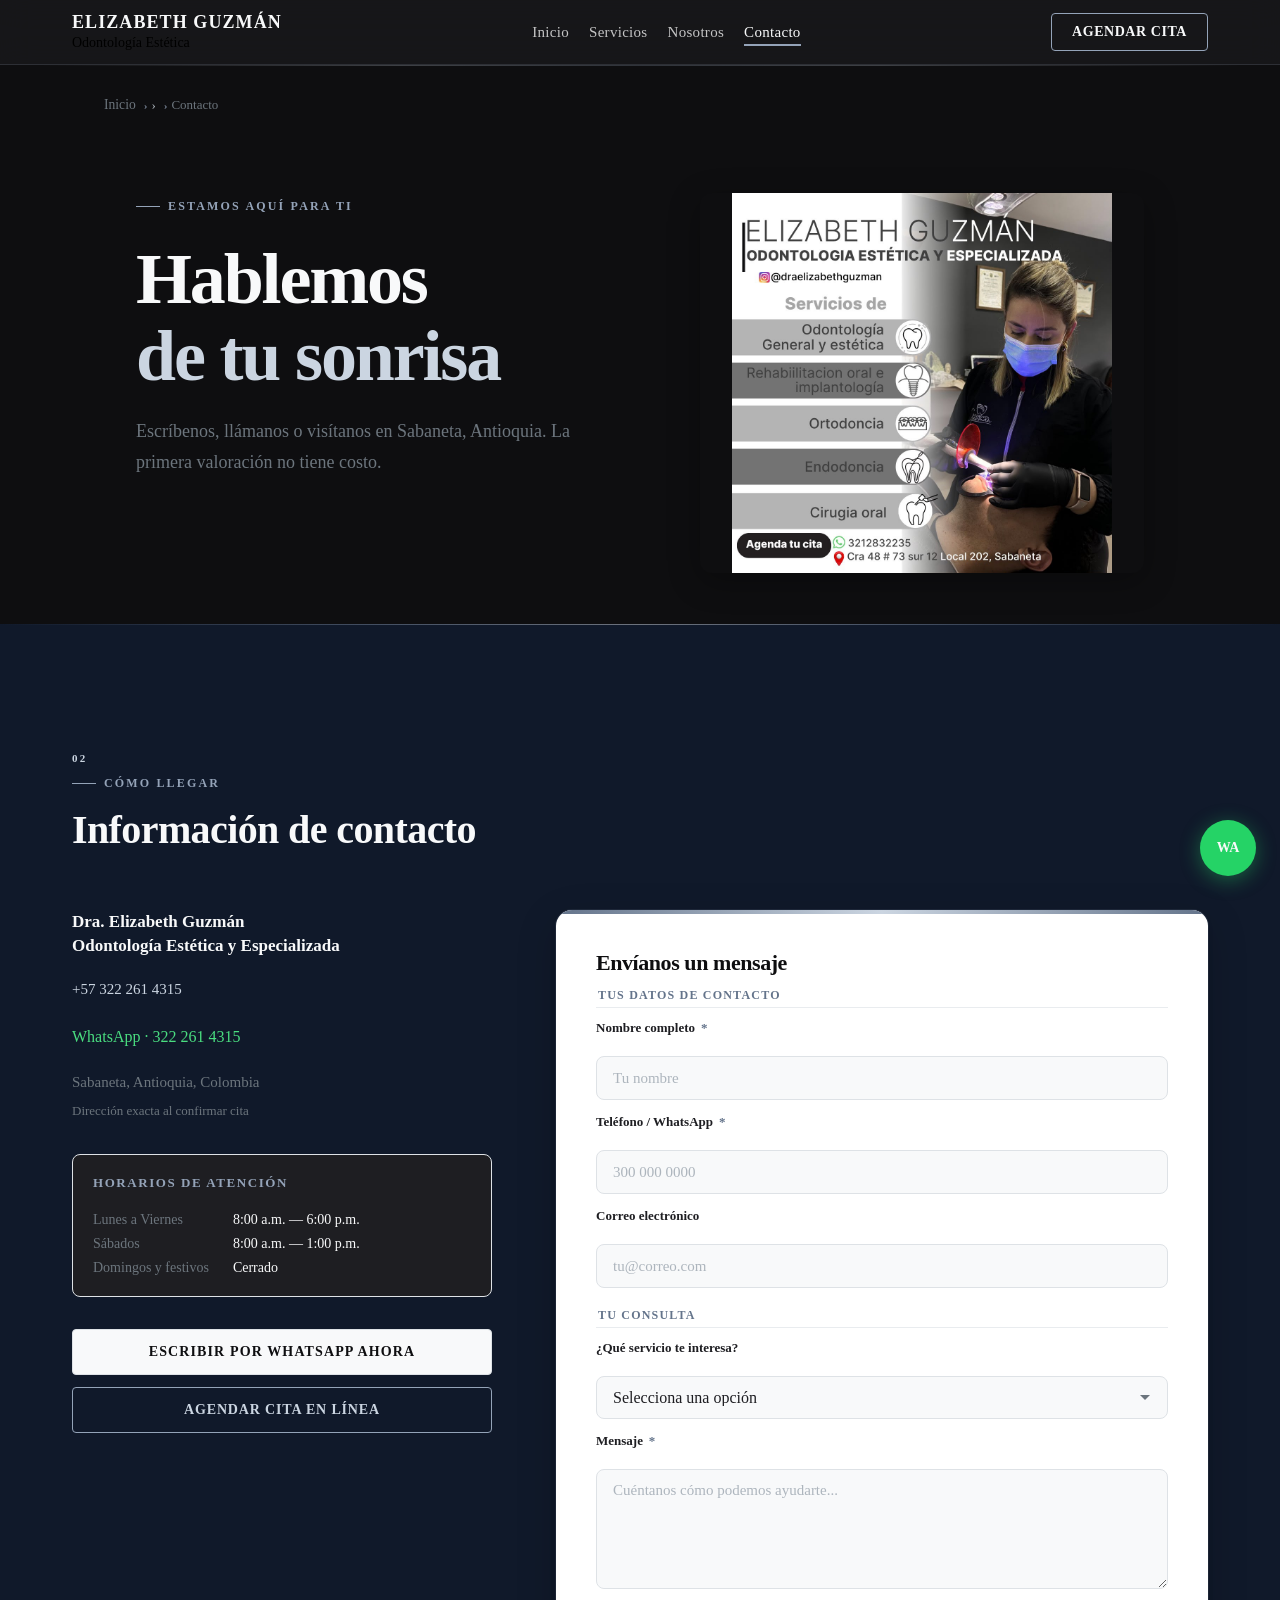
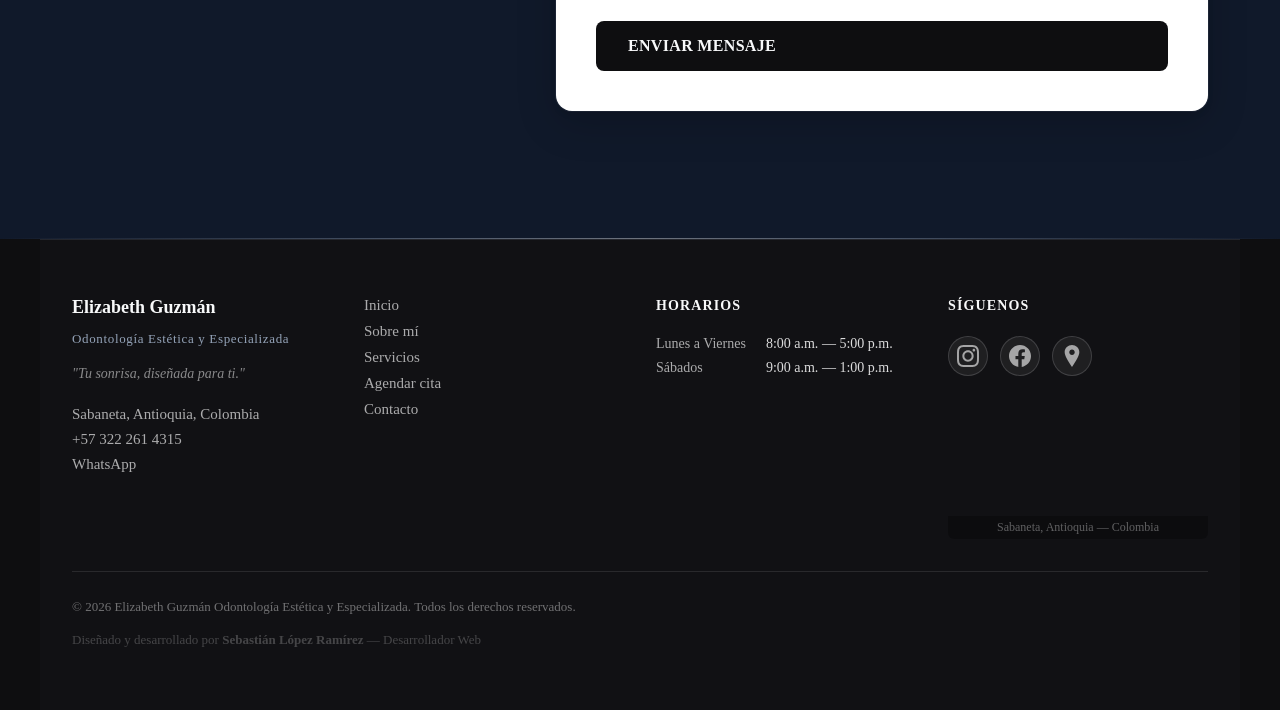
==== commit ffee94c9: "fix: alinear heroes al nav y eliminar mapa redundante en contacto - sobre-nosotros: gap shorthand → " ====
--- a/contacto.html
+++ b/contacto.html
@@ -37,8 +37,12 @@
       min-height: 38dvh;
       background-color: #0e0e10;
       display: grid;
-      align-items: end;
-      padding: 0 clamp(1rem, 5vw, 4rem) clamp(2rem, 4vw, 4rem);
+      /* align-items: start — el título arranca pegado al nav, no al fondo del hero.
+         Antes era 'end' lo que empujaba el contenido hacia abajo dejando
+         un gran espacio vacío entre el breadcrumb y el título. */
+      align-items: start;
+      /* padding-top mínimo (compensa header sticky) + laterales + bottom */
+      padding: clamp(1.5rem, 3vw, 2rem) clamp(1rem, 5vw, 4rem) clamp(2rem, 4vw, 4rem);
     }
   </style>
 
@@ -396,46 +400,6 @@
   </section>
 
 
-  <!-- ============================================================
-       BLOQUE: Mapa de ubicación
-       PROPÓSITO: Ayudar visualmente a ubicar el consultorio
-       SEMÁNTICA: <figure> con <figcaption> para el iframe del mapa
-       ACCESIBILIDAD: title en iframe + link alternativo
-       ============================================================ -->
-  <section id="mapa-ubicacion" aria-labelledby="titulo-mapa">
-    <header class="seccion-header">
-      <p class="kicker">Ubicación</p>
-      <h2 id="titulo-mapa">Encuéntranos en Sabaneta</h2>
-    </header>
-
-    <!-- <figure> es el contenedor semántico correcto para un mapa con leyenda -->
-    <figure class="mapa-figura">
-      <!-- iframe de Google Maps embebido
-           title es obligatorio para accesibilidad (screen readers lo leen)
-           loading="lazy" porque está below the fold
-           NOTA: reemplazar src con URL real del consultorio en Google Maps -->
-      <iframe
-        src="https://www.google.com/maps/embed?pb=!1m18!1m12!1m3!1d15885.123456789!2d-75.6167!3d6.1513!2m3!1f0!2f0!3f0!3m2!1i1024!2i768!4f13.1!3m3!1m2!1s0x0%3A0x0!2sSabaneta%2C+Antioquia!5e0!3m2!1ses!2sco!4v0000000000000"
-        title="Mapa de ubicación del consultorio de la Dra. Elizabeth Guzmán en Sabaneta, Antioquia"
-        loading="lazy"
-        referrerpolicy="no-referrer-when-downgrade"
-        allowfullscreen
-      ></iframe>
-
-      <!-- <figcaption> describe el mapa para SEO y accesibilidad -->
-      <figcaption>
-        Consultorio odontológico en Sabaneta, Antioquia —
-        <!-- <a> de respaldo: los usuarios pueden abrir en Google Maps directamente -->
-        <a
-          href="https://maps.google.com/?q=Sabaneta,Antioquia,Colombia"
-          target="_blank"
-          rel="noopener noreferrer"
-          aria-label="Abrir ubicación en Google Maps (nueva pestaña)"
-        >Abrir en Google Maps ↗</a>
-      </figcaption>
-    </figure>
-  </section>
-
 </main>
 
 
--- a/css/styles.css
+++ b/css/styles.css
@@ -3070,7 +3070,7 @@
 #sobre-hero {
   /* border-bottom separa visualmente el hero del contenido */
   border-bottom: 1px solid var(--c-gris-claro);
-  padding-top: clamp(5rem, 10vw, 8rem); /* espacio para el header sticky */
+  padding-top: clamp(1.5rem, 3vw, 2.5rem); /* padding mínimo: solo compensa el header sticky (~70px) */
 }
 
 /* Breadcrumb: migas de navegación */
@@ -3348,7 +3348,16 @@
   grid-template-columns: repeat(auto-fit, minmax(260px, 1fr));
   gap: var(--gap-m);
   list-style: none;
-  padding: 0;
+  /* padding-block: 0 elimina el padding vertical por defecto de <ul>
+     SIN tocar el padding lateral que necesita la grid para centrarse.
+     La regla general `main > section > *` ya le da:
+       padding-inline: var(--gap-l)  ← respiración lateral
+       max-width: var(--max-width)   ← limita a 1200px
+       margin-inline: auto           ← centra en pantalla
+     Si usáramos `padding: 0` (shorthand), mataríamos ese padding-inline
+     y las tarjetas arrancarían desde el borde izquierdo del viewport. */
+  padding-block: 0;
+  /* Elimina margin por defecto de <ul> en todos los navegadores */
   margin: 0;
 }
 
@@ -4402,10 +4411,14 @@
   grid-template-columns: 1fr auto;
   /* border-bottom del fondo oscuro: reemplaza el gris claro del bloque base */
   border-bottom-color: rgba(255, 255, 255, 0.08);
-  /* gap entre texto y foto */
-  gap: clamp(2rem, 5vw, 4rem);
-  /* centra verticalmente texto y foto cuando tienen distinta altura */
-  align-items: center;
+  /* column-gap: espacio horizontal entre texto y foto */
+  column-gap: clamp(2rem, 5vw, 4rem);
+  /* row-gap pequeño: solo separa el breadcrumb del contenido — antes era
+     gap shorthand que creaba hasta 64px de espacio vertical indeseado */
+  row-gap: 1rem;
+  /* align-items: start — texto y foto arrancan en el mismo nivel vertical.
+     Antes era center, lo que bajaba el texto cuando la foto era más alta */
+  align-items: start;
   /* limita el ancho máximo y centra en pantallas grandes */
   max-width: var(--max-width, 1200px);
   margin-inline: auto;
